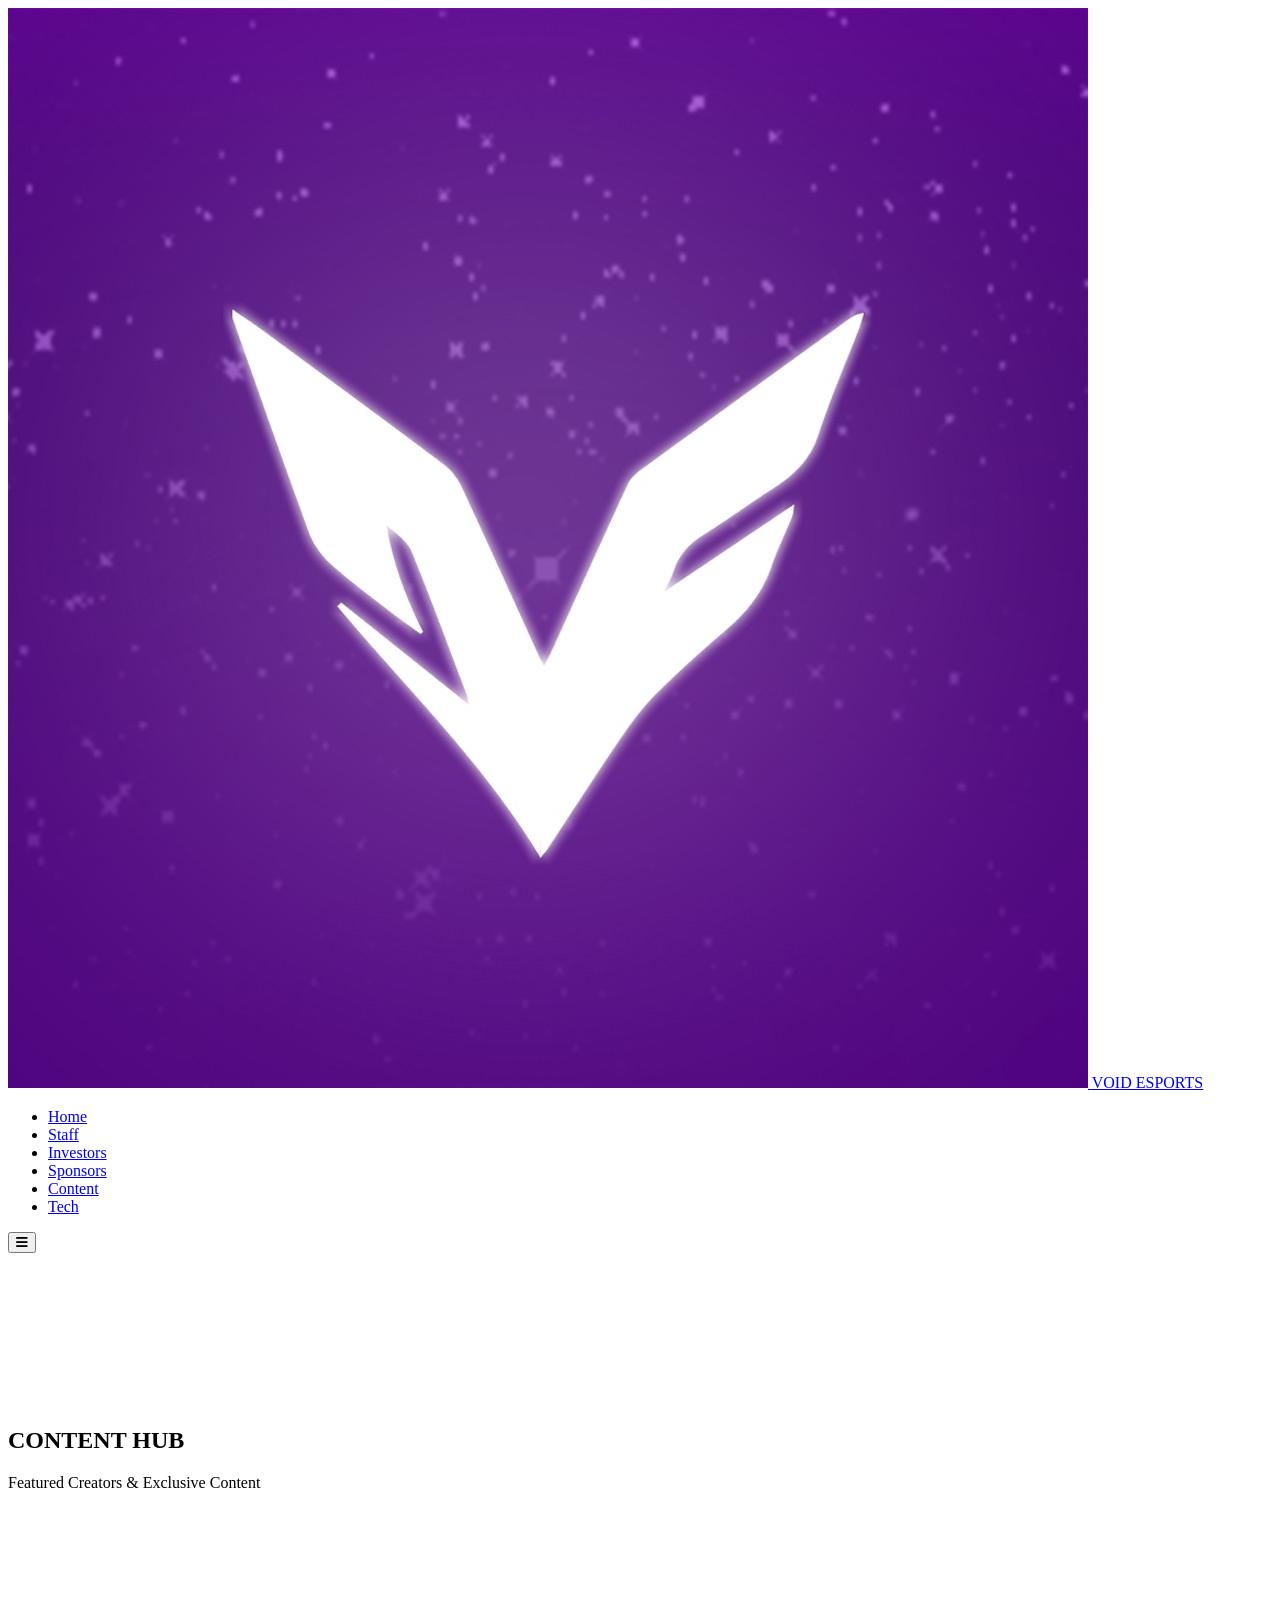
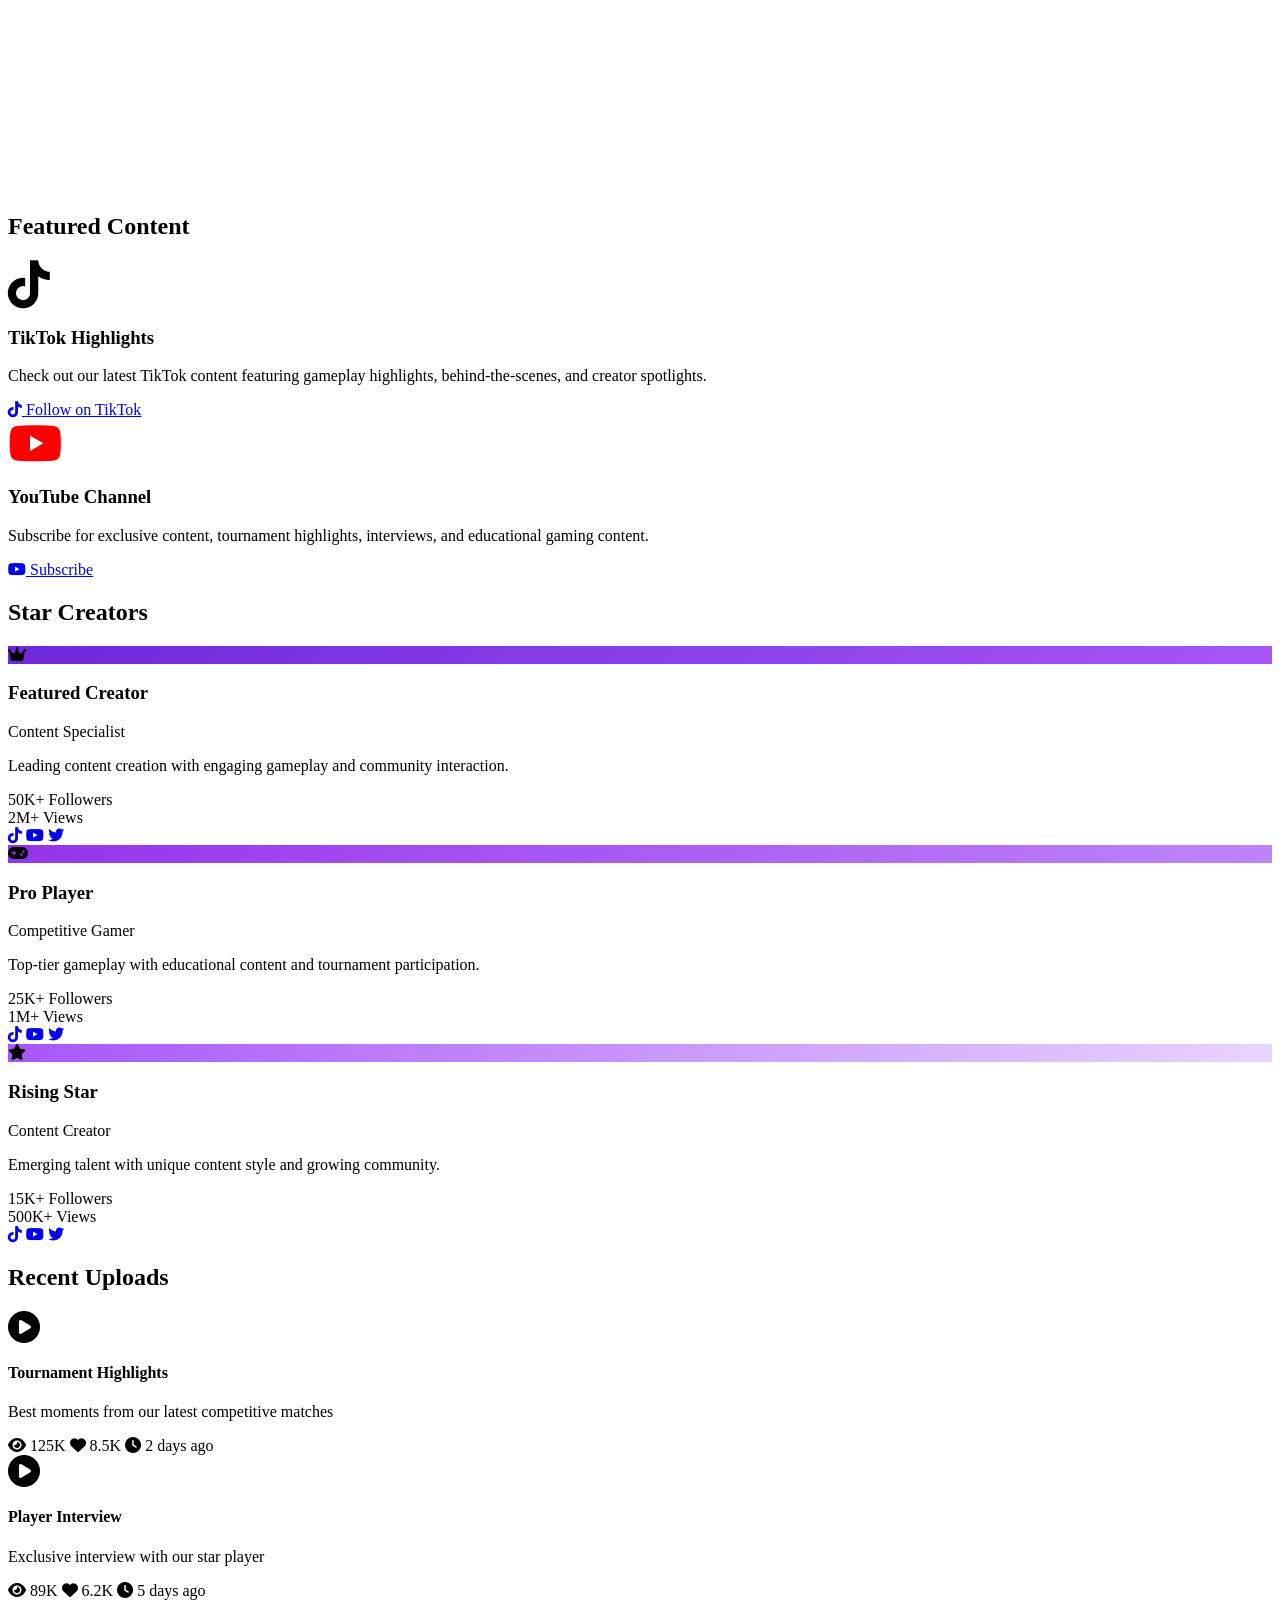
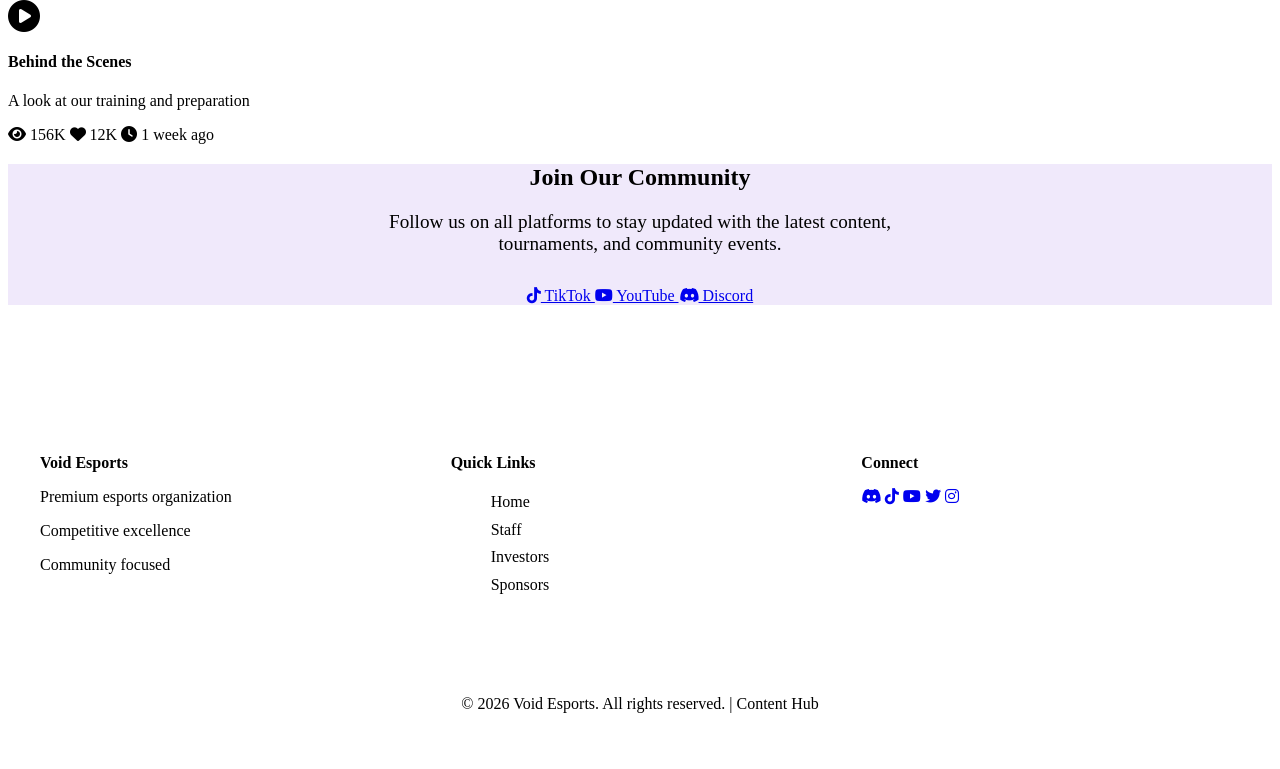
==== content.html @ 00530905 "Create content.html" ====
<!DOCTYPE html>
<html lang="en">
<head>
    <meta charset="UTF-8">
    <meta name="viewport" content="width=device-width, initial-scale=1.0">
    <meta name="description" content="Void Esports Content Hub - Featured creators, social media highlights, and exclusive content">
    <meta name="keywords" content="void esports content, creators, tiktok, youtube, gaming content">
    <meta name="theme-color" content="#6d28d9">
    <title>Content - Void Esports</title>
    <link rel="stylesheet" href="css/main.css">
    <link rel="stylesheet" href="css/navbar.css">
    <link rel="stylesheet" href="css/cards.css">
    <link rel="stylesheet" href="css/animations.css">
    <link rel="preconnect" href="https://fonts.googleapis.com">
    <link rel="preconnect" href="https://fonts.gstatic.com" crossorigin>
    <link href="https://fonts.googleapis.com/css2?family=Inter:wght@300;400;500;600;700;800;900&display=swap" rel="stylesheet">
    <link rel="stylesheet" href="https://cdnjs.cloudflare.com/ajax/libs/font-awesome/6.4.0/css/all.min.css">
</head>
<body>
    <!-- Scroll Progress Bar -->
    <div class="scroll-progress" id="scrollProgress"></div>

    <!-- Navigation -->
    <nav class="navbar" id="navbar">
        <div class="nav-container">
            <a href="index.html" class="logo">
                <img src="assets/logo(2).png" alt="Void Esports" onerror="this.style.display='none'">
                <span>VOID ESPORTS</span>
            </a>
            <ul class="nav-links" id="navLinks">
                <li><a href="index.html" class="nav-link">Home</a></li>
                <li><a href="staff.html" class="nav-link">Staff</a></li>
                <li><a href="investors.html" class="nav-link">Investors</a></li>
                <li><a href="sponsors.html" class="nav-link">Sponsors</a></li>
                <li><a href="content.html" class="nav-link active">Content</a></li>
                <li><a href="tech.html" class="nav-link">Tech</a></li>
            </ul>
            <button class="mobile-menu-toggle" id="mobileMenuToggle">
                <i class="fas fa-bars"></i>
            </button>
        </div>
    </nav>

    <!-- Hero Section -->
    <section class="hero" style="min-height: 60vh;">
        <canvas id="particles-canvas"></canvas>
        <div class="hero-content fade-in">
            <h1 class="hero-title">CONTENT HUB</h1>
            <p class="hero-subtitle">Featured Creators & Exclusive Content</p>
        </div>
    </section>

    <!-- Featured Content -->
    <section class="section">
        <h2 class="section-title">Featured Content</h2>
        <div class="grid grid-2">
            <div class="glass-card content-card">
                <div class="content-placeholder">
                    <i class="fab fa-tiktok" style="font-size: 3rem; color: #000000;"></i>
                    <h3>TikTok Highlights</h3>
                    <p>Check out our latest TikTok content featuring gameplay highlights, behind-the-scenes, and creator spotlights.</p>
                    <a href="https://www.tiktok.com/@voidesportsggs" class="neon-button" target="_blank">
                        <i class="fab fa-tiktok"></i> Follow on TikTok
                    </a>
                </div>
            </div>
            
            <div class="glass-card content-card">
                <div class="content-placeholder">
                    <i class="fab fa-youtube" style="font-size: 3rem; color: #FF0000;"></i>
                    <h3>YouTube Channel</h3>
                    <p>Subscribe for exclusive content, tournament highlights, interviews, and educational gaming content.</p>
                    <a href="https://youtube.com/@voidesports2x" class="neon-button" target="_blank">
                        <i class="fab fa-youtube"></i> Subscribe
                    </a>
                </div>
            </div>
        </div>
    </section>

    <!-- Star Creators -->
    <section class="section">
        <h2 class="section-title">Star Creators</h2>
        <div class="grid grid-3">
            <div class="glass-card creator-card">
                <div class="creator-avatar" style="background: linear-gradient(135deg, #6d28d9, #a855f7);">
                    <i class="fas fa-crown"></i>
                </div>
                <h3 class="creator-name">Featured Creator</h3>
                <p class="creator-role">Content Specialist</p>
                <p class="creator-bio">Leading content creation with engaging gameplay and community interaction.</p>
                <div class="creator-stats">
                    <div class="stat">
                        <span class="stat-number">50K+</span>
                        <span class="stat-label">Followers</span>
                    </div>
                    <div class="stat">
                        <span class="stat-number">2M+</span>
                        <span class="stat-label">Views</span>
                    </div>
                </div>
                <div class="social-links">
                    <a href="#" class="social-link"><i class="fab fa-tiktok"></i></a>
                    <a href="#" class="social-link"><i class="fab fa-youtube"></i></a>
                    <a href="#" class="social-link"><i class="fab fa-twitter"></i></a>
                </div>
            </div>
            
            <div class="glass-card creator-card">
                <div class="creator-avatar" style="background: linear-gradient(135deg, #9333ea, #c084fc);">
                    <i class="fas fa-gamepad"></i>
                </div>
                <h3 class="creator-name">Pro Player</h3>
                <p class="creator-role">Competitive Gamer</p>
                <p class="creator-bio">Top-tier gameplay with educational content and tournament participation.</p>
                <div class="creator-stats">
                    <div class="stat">
                        <span class="stat-number">25K+</span>
                        <span class="stat-label">Followers</span>
                    </div>
                    <div class="stat">
                        <span class="stat-number">1M+</span>
                        <span class="stat-label">Views</span>
                    </div>
                </div>
                <div class="social-links">
                    <a href="#" class="social-link"><i class="fab fa-tiktok"></i></a>
                    <a href="#" class="social-link"><i class="fab fa-youtube"></i></a>
                    <a href="#" class="social-link"><i class="fab fa-twitter"></i></a>
                </div>
            </div>
            
            <div class="glass-card creator-card">
                <div class="creator-avatar" style="background: linear-gradient(135deg, #a855f7, #e9d5ff);">
                    <i class="fas fa-star"></i>
                </div>
                <h3 class="creator-name">Rising Star</h3>
                <p class="creator-role">Content Creator</p>
                <p class="creator-bio">Emerging talent with unique content style and growing community.</p>
                <div class="creator-stats">
                    <div class="stat">
                        <span class="stat-number">15K+</span>
                        <span class="stat-label">Followers</span>
                    </div>
                    <div class="stat">
                        <span class="stat-number">500K+</span>
                        <span class="stat-label">Views</span>
                    </div>
                </div>
                <div class="social-links">
                    <a href="#" class="social-link"><i class="fab fa-tiktok"></i></a>
                    <a href="#" class="social-link"><i class="fab fa-youtube"></i></a>
                    <a href="#" class="social-link"><i class="fab fa-twitter"></i></a>
                </div>
            </div>
        </div>
    </section>

    <!-- Recent Uploads -->
    <section class="section">
        <h2 class="section-title">Recent Uploads</h2>
        <div class="content-grid">
            <div class="glass-card content-item">
                <div class="content-thumbnail">
                    <i class="fas fa-play-circle" style="font-size: 2rem; color: var(--accent-purple);"></i>
                </div>
                <div class="content-info">
                    <h4>Tournament Highlights</h4>
                    <p>Best moments from our latest competitive matches</p>
                    <div class="content-meta">
                        <span><i class="fas fa-eye"></i> 125K</span>
                        <span><i class="fas fa-heart"></i> 8.5K</span>
                        <span><i class="fas fa-clock"></i> 2 days ago</span>
                    </div>
                </div>
            </div>
            
            <div class="glass-card content-item">
                <div class="content-thumbnail">
                    <i class="fas fa-play-circle" style="font-size: 2rem; color: var(--accent-purple);"></i>
                </div>
                <div class="content-info">
                    <h4>Player Interview</h4>
                    <p>Exclusive interview with our star player</p>
                    <div class="content-meta">
                        <span><i class="fas fa-eye"></i> 89K</span>
                        <span><i class="fas fa-heart"></i> 6.2K</span>
                        <span><i class="fas fa-clock"></i> 5 days ago</span>
                    </div>
                </div>
            </div>
            
            <div class="glass-card content-item">
                <div class="content-thumbnail">
                    <i class="fas fa-play-circle" style="font-size: 2rem; color: var(--accent-purple);"></i>
                </div>
                <div class="content-info">
                    <h4>Behind the Scenes</h4>
                    <p>A look at our training and preparation</p>
                    <div class="content-meta">
                        <span><i class="fas fa-eye"></i> 156K</span>
                        <span><i class="fas fa-heart"></i> 12K</span>
                        <span><i class="fas fa-clock"></i> 1 week ago</span>
                    </div>
                </div>
            </div>
        </div>
    </section>

    <!-- Call to Action -->
    <section class="section">
        <div class="glass-card" style="text-align: center; background: rgba(109, 40, 217, 0.1);">
            <h2 class="section-title">Join Our Community</h2>
            <p style="color: var(--text-secondary); font-size: 1.2rem; margin-bottom: 2rem; max-width: 600px; margin-left: auto; margin-right: auto;">
                Follow us on all platforms to stay updated with the latest content, tournaments, and community events.
            </p>
            <div class="hero-buttons">
                <a href="https://www.tiktok.com/@voidesportsggs" class="neon-button" target="_blank">
                    <i class="fab fa-tiktok"></i> TikTok
                </a>
                <a href="https://youtube.com/@voidesports2x" class="neon-button" target="_blank">
                    <i class="fab fa-youtube"></i> YouTube
                </a>
                <a href="https://discord.gg/xJb8MXrf" class="neon-button" target="_blank">
                    <i class="fab fa-discord"></i> Discord
                </a>
            </div>
        </div>
    </section>

    <!-- Footer -->
    <footer style="background: var(--darker-bg); border-top: 1px solid var(--glass-border); padding: 3rem 2rem 2rem; margin-top: 5rem;">
        <div class="nav-container">
            <div style="display: grid; grid-template-columns: repeat(auto-fit, minmax(250px, 1fr)); gap: 2rem; margin-bottom: 2rem;">
                <div>
                    <h4 style="color: var(--text-primary); margin-bottom: 1rem;">Void Esports</h4>
                    <p style="color: var(--text-secondary); margin-bottom: 0.5rem;">Premium esports organization</p>
                    <p style="color: var(--text-secondary); margin-bottom: 0.5rem;">Competitive excellence</p>
                    <p style="color: var(--text-secondary);">Community focused</p>
                </div>
                <div>
                    <h4 style="color: var(--text-primary); margin-bottom: 1rem;">Quick Links</h4>
                    <ul style="list-style: none;">
                        <li><a href="index.html" style="color: var(--text-secondary); text-decoration: none; display: block; padding: 0.3rem 0;">Home</a></li>
                        <li><a href="staff.html" style="color: var(--text-secondary); text-decoration: none; display: block; padding: 0.3rem 0;">Staff</a></li>
                        <li><a href="investors.html" style="color: var(--text-secondary); text-decoration: none; display: block; padding: 0.3rem 0;">Investors</a></li>
                        <li><a href="sponsors.html" style="color: var(--text-secondary); text-decoration: none; display: block; padding: 0.3rem 0;">Sponsors</a></li>
                    </ul>
                </div>
                <div>
                    <h4 style="color: var(--text-primary); margin-bottom: 1rem;">Connect</h4>
                    <div class="social-links" style="justify-content: flex-start;">
                        <a href="https://discord.gg/xJb8MXrf" class="social-link" target="_blank"><i class="fab fa-discord"></i></a>
                        <a href="https://www.tiktok.com/@voidesportsggs?_r=1&_t=ZT-92a7CN4YVqg" class="social-link" target="_blank"><i class="fab fa-tiktok"></i></a>
                        <a href="https://youtube.com/@voidesports2x?si=PbRzUj_o9Q178kIj" class="social-link" target="_blank"><i class="fab fa-youtube"></i></a>
                        <a href="https://x.com/voidesports2x?s=21" class="social-link" target="_blank"><i class="fab fa-twitter"></i></a>
                        <a href="https://www.instagram.com/voidesports2x?utm_source=ig_web_button_share_sheet&igsh=ZDNlZDc0MzIxNw==" class="social-link" target="_blank"><i class="fab fa-instagram"></i></a>
                    </div>
                </div>
            </div>
            <div style="text-align: center; padding-top: 2rem; border-top: 1px solid var(--glass-border); color: var(--text-secondary);">
                <p>&copy; 2026 Void Esports. All rights reserved. | Content Hub</p>
            </div>
        </div>
    </footer>

    <script src="js/navigation.js"></script>
    <script src="js/animations.js"></script>
</body>
</html>
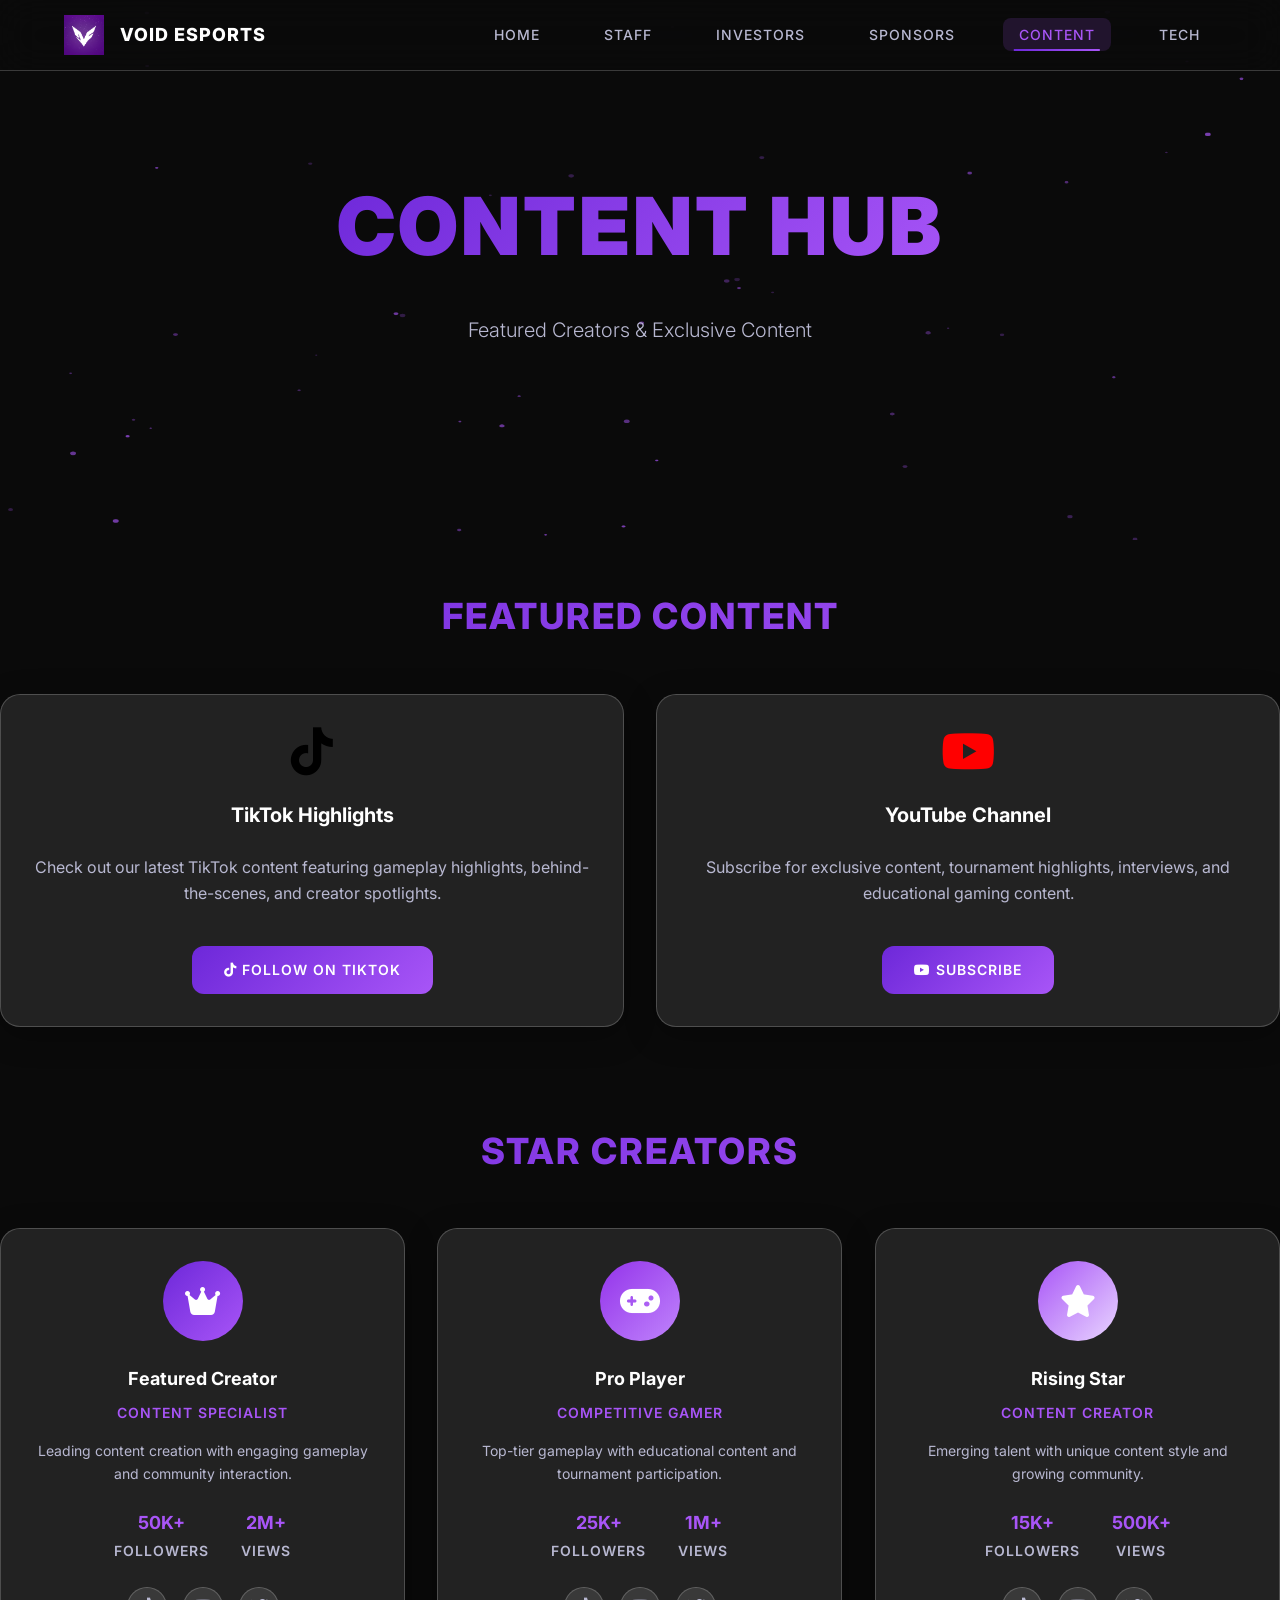
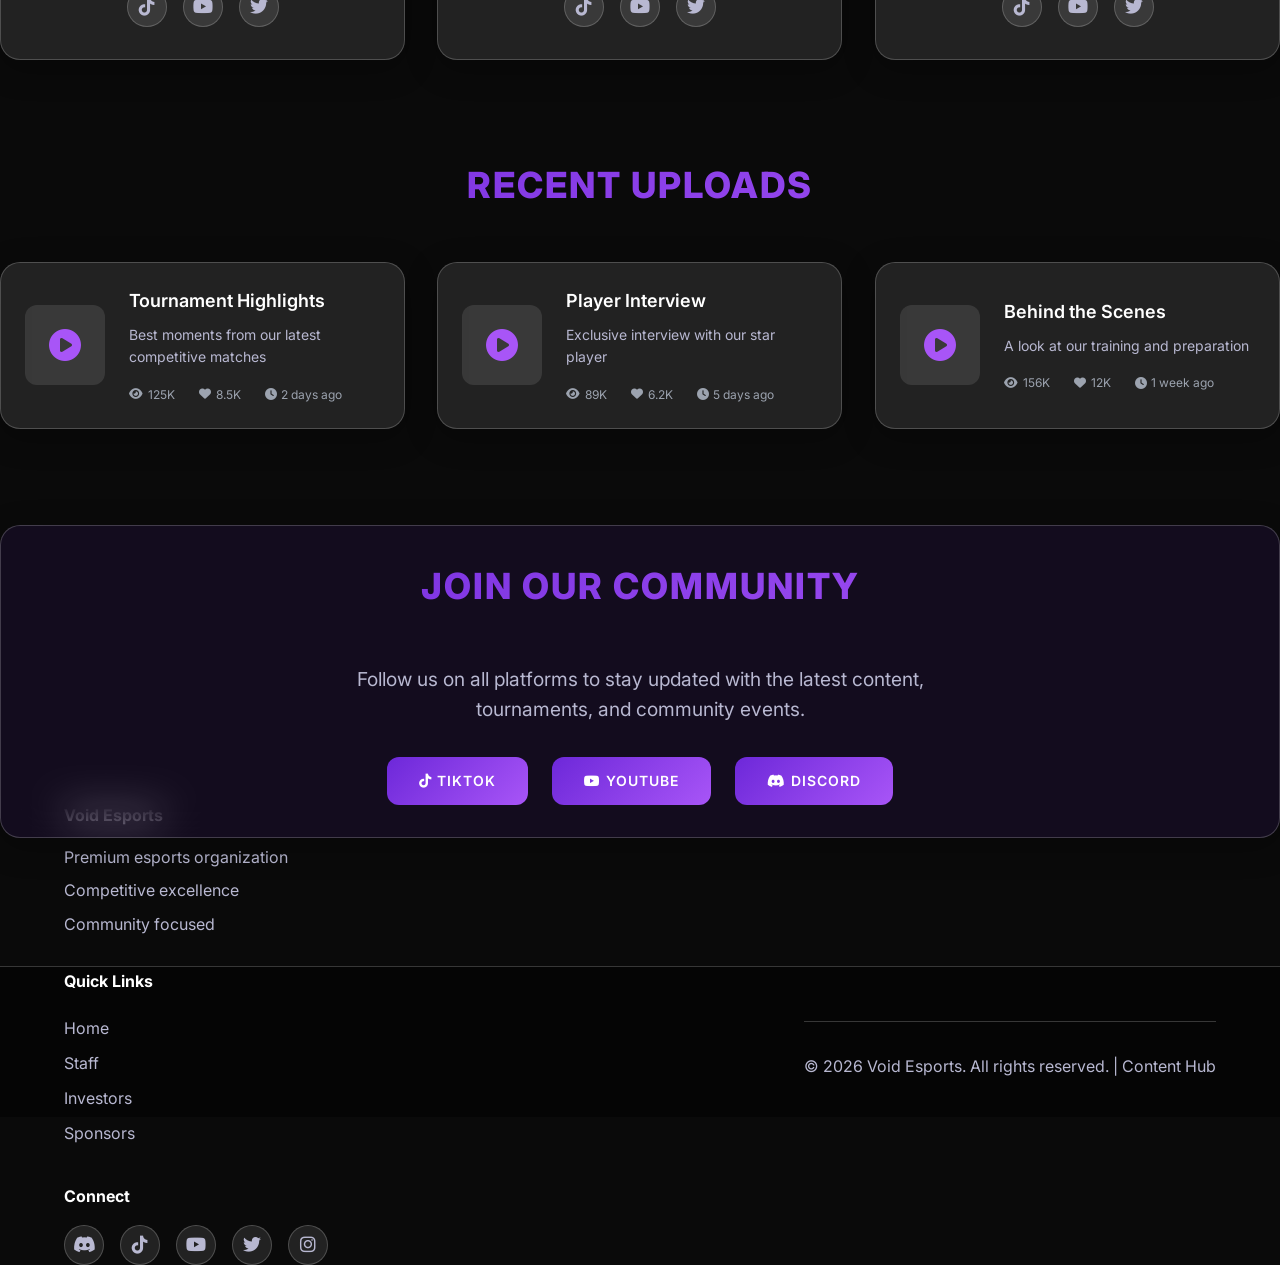
==== commit 33804ca7: "Update content.html" ====
--- a/content.html
+++ b/content.html
@@ -1,270 +1,270 @@
-<!DOCTYPE html>
-<html lang="en">
-<head>
-    <meta charset="UTF-8">
-    <meta name="viewport" content="width=device-width, initial-scale=1.0">
-    <meta name="description" content="Void Esports Content Hub - Featured creators, social media highlights, and exclusive content">
-    <meta name="keywords" content="void esports content, creators, tiktok, youtube, gaming content">
-    <meta name="theme-color" content="#6d28d9">
-    <title>Content - Void Esports</title>
-    <link rel="stylesheet" href="css/main.css">
-    <link rel="stylesheet" href="css/navbar.css">
-    <link rel="stylesheet" href="css/cards.css">
-    <link rel="stylesheet" href="css/animations.css">
-    <link rel="preconnect" href="https://fonts.googleapis.com">
-    <link rel="preconnect" href="https://fonts.gstatic.com" crossorigin>
-    <link href="https://fonts.googleapis.com/css2?family=Inter:wght@300;400;500;600;700;800;900&display=swap" rel="stylesheet">
-    <link rel="stylesheet" href="https://cdnjs.cloudflare.com/ajax/libs/font-awesome/6.4.0/css/all.min.css">
-</head>
-<body>
-    <!-- Scroll Progress Bar -->
-    <div class="scroll-progress" id="scrollProgress"></div>
-
-    <!-- Navigation -->
-    <nav class="navbar" id="navbar">
-        <div class="nav-container">
-            <a href="index.html" class="logo">
-                <img src="assets/logo(2).png" alt="Void Esports" onerror="this.style.display='none'">
-                <span>VOID ESPORTS</span>
-            </a>
-            <ul class="nav-links" id="navLinks">
-                <li><a href="index.html" class="nav-link">Home</a></li>
-                <li><a href="staff.html" class="nav-link">Staff</a></li>
-                <li><a href="investors.html" class="nav-link">Investors</a></li>
-                <li><a href="sponsors.html" class="nav-link">Sponsors</a></li>
-                <li><a href="content.html" class="nav-link active">Content</a></li>
-                <li><a href="tech.html" class="nav-link">Tech</a></li>
-            </ul>
-            <button class="mobile-menu-toggle" id="mobileMenuToggle">
-                <i class="fas fa-bars"></i>
-            </button>
-        </div>
-    </nav>
-
-    <!-- Hero Section -->
-    <section class="hero" style="min-height: 60vh;">
-        <canvas id="particles-canvas"></canvas>
-        <div class="hero-content fade-in">
-            <h1 class="hero-title">CONTENT HUB</h1>
-            <p class="hero-subtitle">Featured Creators & Exclusive Content</p>
-        </div>
-    </section>
-
-    <!-- Featured Content -->
-    <section class="section">
-        <h2 class="section-title">Featured Content</h2>
-        <div class="grid grid-2">
-            <div class="glass-card content-card">
-                <div class="content-placeholder">
-                    <i class="fab fa-tiktok" style="font-size: 3rem; color: #000000;"></i>
-                    <h3>TikTok Highlights</h3>
-                    <p>Check out our latest TikTok content featuring gameplay highlights, behind-the-scenes, and creator spotlights.</p>
+    <!DOCTYPE html>
+    <html lang="en">
+    <head>
+        <meta charset="UTF-8">
+        <meta name="viewport" content="width=device-width, initial-scale=1.0">
+        <meta name="description" content="Void Esports Content Hub - Featured creators, social media highlights, and exclusive content">
+        <meta name="keywords" content="void esports content, creators, tiktok, youtube, gaming content">
+        <meta name="theme-color" content="#6d28d9">
+        <title>Content - Void Esports</title>
+        <link rel="stylesheet" href="css/main.css">
+        <link rel="stylesheet" href="css/navbar.css">
+        <link rel="stylesheet" href="css/cards.css">
+        <link rel="stylesheet" href="css/animations.css">
+        <link rel="preconnect" href="https://fonts.googleapis.com">
+        <link rel="preconnect" href="https://fonts.gstatic.com" crossorigin>
+        <link href="https://fonts.googleapis.com/css2?family=Inter:wght@300;400;500;600;700;800;900&display=swap" rel="stylesheet">
+        <link rel="stylesheet" href="https://cdnjs.cloudflare.com/ajax/libs/font-awesome/6.4.0/css/all.min.css">
+    </head>
+    <body>
+        <!-- Scroll Progress Bar -->
+        <div class="scroll-progress" id="scrollProgress"></div>
+
+        <!-- Navigation -->
+        <nav class="navbar" id="navbar">
+            <div class="nav-container">
+                <a href="index.html" class="logo">
+                    <img src="assets/logo(2).png" alt="Void Esports" onerror="this.style.display='none'">
+                    <span>VOID ESPORTS</span>
+                </a>
+                <ul class="nav-links" id="navLinks">
+                    <li><a href="index.html" class="nav-link">Home</a></li>
+                    <li><a href="staff.html" class="nav-link">Staff</a></li>
+                    <li><a href="investors.html" class="nav-link">Investors</a></li>
+                    <li><a href="sponsors.html" class="nav-link">Sponsors</a></li>
+                    <li><a href="content.html" class="nav-link active">Content</a></li>
+                    <li><a href="tech.html" class="nav-link">Tech</a></li>
+                </ul>
+                <button class="mobile-menu-toggle" id="mobileMenuToggle">
+                    <i class="fas fa-bars"></i>
+                </button>
+            </div>
+        </nav>
+
+        <!-- Hero Section -->
+        <section class="hero" style="min-height: 60vh;">
+            <canvas id="particles-canvas"></canvas>
+            <div class="hero-content fade-in">
+                <h1 class="hero-title">CONTENT HUB</h1>
+                <p class="hero-subtitle">Featured Creators & Exclusive Content</p>
+            </div>
+        </section>
+
+        <!-- Featured Content -->
+        <section class="section">
+            <h2 class="section-title">Featured Content</h2>
+            <div class="grid grid-2">
+                <div class="glass-card content-card">
+                    <div class="content-placeholder">
+                        <i class="fab fa-tiktok" style="font-size: 3rem; color: #000000;"></i>
+                        <h3>TikTok Highlights</h3>
+                        <p>Check out our latest TikTok content featuring gameplay highlights, behind-the-scenes, and creator spotlights.</p>
+                        <a href="https://www.tiktok.com/@voidesportsggs" class="neon-button" target="_blank">
+                            <i class="fab fa-tiktok"></i> Follow on TikTok
+                        </a>
+                    </div>
+                </div>
+                
+                <div class="glass-card content-card">
+                    <div class="content-placeholder">
+                        <i class="fab fa-youtube" style="font-size: 3rem; color: #FF0000;"></i>
+                        <h3>YouTube Channel</h3>
+                        <p>Subscribe for exclusive content, tournament highlights, interviews, and educational gaming content.</p>
+                        <a href="https://youtube.com/@voidesports2x" class="neon-button" target="_blank">
+                            <i class="fab fa-youtube"></i> Subscribe
+                        </a>
+                    </div>
+                </div>
+            </div>
+        </section>
+
+        <!-- Star Creators -->
+        <section class="section">
+            <h2 class="section-title">Star Creators</h2>
+            <div class="grid grid-3">
+                <div class="glass-card creator-card">
+                    <div class="creator-avatar" style="background: linear-gradient(135deg, #6d28d9, #a855f7);">
+                        <i class="fas fa-crown"></i>
+                    </div>
+                    <h3 class="creator-name">Featured Creator</h3>
+                    <p class="creator-role">Content Specialist</p>
+                    <p class="creator-bio">Leading content creation with engaging gameplay and community interaction.</p>
+                    <div class="creator-stats">
+                        <div class="stat">
+                            <span class="stat-number">50K+</span>
+                            <span class="stat-label">Followers</span>
+                        </div>
+                        <div class="stat">
+                            <span class="stat-number">2M+</span>
+                            <span class="stat-label">Views</span>
+                        </div>
+                    </div>
+                    <div class="social-links">
+                        <a href="#" class="social-link"><i class="fab fa-tiktok"></i></a>
+                        <a href="#" class="social-link"><i class="fab fa-youtube"></i></a>
+                        <a href="#" class="social-link"><i class="fab fa-twitter"></i></a>
+                    </div>
+                </div>
+                
+                <div class="glass-card creator-card">
+                    <div class="creator-avatar" style="background: linear-gradient(135deg, #9333ea, #c084fc);">
+                        <i class="fas fa-gamepad"></i>
+                    </div>
+                    <h3 class="creator-name">Pro Player</h3>
+                    <p class="creator-role">Competitive Gamer</p>
+                    <p class="creator-bio">Top-tier gameplay with educational content and tournament participation.</p>
+                    <div class="creator-stats">
+                        <div class="stat">
+                            <span class="stat-number">25K+</span>
+                            <span class="stat-label">Followers</span>
+                        </div>
+                        <div class="stat">
+                            <span class="stat-number">1M+</span>
+                            <span class="stat-label">Views</span>
+                        </div>
+                    </div>
+                    <div class="social-links">
+                        <a href="#" class="social-link"><i class="fab fa-tiktok"></i></a>
+                        <a href="#" class="social-link"><i class="fab fa-youtube"></i></a>
+                        <a href="#" class="social-link"><i class="fab fa-twitter"></i></a>
+                    </div>
+                </div>
+                
+                <div class="glass-card creator-card">
+                    <div class="creator-avatar" style="background: linear-gradient(135deg, #a855f7, #e9d5ff);">
+                        <i class="fas fa-star"></i>
+                    </div>
+                    <h3 class="creator-name">Rising Star</h3>
+                    <p class="creator-role">Content Creator</p>
+                    <p class="creator-bio">Emerging talent with unique content style and growing community.</p>
+                    <div class="creator-stats">
+                        <div class="stat">
+                            <span class="stat-number">15K+</span>
+                            <span class="stat-label">Followers</span>
+                        </div>
+                        <div class="stat">
+                            <span class="stat-number">500K+</span>
+                            <span class="stat-label">Views</span>
+                        </div>
+                    </div>
+                    <div class="social-links">
+                        <a href="#" class="social-link"><i class="fab fa-tiktok"></i></a>
+                        <a href="#" class="social-link"><i class="fab fa-youtube"></i></a>
+                        <a href="#" class="social-link"><i class="fab fa-twitter"></i></a>
+                    </div>
+                </div>
+            </div>
+        </section>
+
+        <!-- Recent Uploads -->
+        <section class="section">
+            <h2 class="section-title">Recent Uploads</h2>
+            <div class="content-grid">
+                <div class="glass-card content-item">
+                    <div class="content-thumbnail">
+                        <i class="fas fa-play-circle" style="font-size: 2rem; color: var(--accent-purple);"></i>
+                    </div>
+                    <div class="content-info">
+                        <h4>Tournament Highlights</h4>
+                        <p>Best moments from our latest competitive matches</p>
+                        <div class="content-meta">
+                            <span><i class="fas fa-eye"></i> 125K</span>
+                            <span><i class="fas fa-heart"></i> 8.5K</span>
+                            <span><i class="fas fa-clock"></i> 2 days ago</span>
+                        </div>
+                    </div>
+                </div>
+                
+                <div class="glass-card content-item">
+                    <div class="content-thumbnail">
+                        <i class="fas fa-play-circle" style="font-size: 2rem; color: var(--accent-purple);"></i>
+                    </div>
+                    <div class="content-info">
+                        <h4>Player Interview</h4>
+                        <p>Exclusive interview with our star player</p>
+                        <div class="content-meta">
+                            <span><i class="fas fa-eye"></i> 89K</span>
+                            <span><i class="fas fa-heart"></i> 6.2K</span>
+                            <span><i class="fas fa-clock"></i> 5 days ago</span>
+                        </div>
+                    </div>
+                </div>
+                
+                <div class="glass-card content-item">
+                    <div class="content-thumbnail">
+                        <i class="fas fa-play-circle" style="font-size: 2rem; color: var(--accent-purple);"></i>
+                    </div>
+                    <div class="content-info">
+                        <h4>Behind the Scenes</h4>
+                        <p>A look at our training and preparation</p>
+                        <div class="content-meta">
+                            <span><i class="fas fa-eye"></i> 156K</span>
+                            <span><i class="fas fa-heart"></i> 12K</span>
+                            <span><i class="fas fa-clock"></i> 1 week ago</span>
+                        </div>
+                    </div>
+                </div>
+            </div>
+        </section>
+
+        <!-- Call to Action -->
+        <section class="section">
+            <div class="glass-card" style="text-align: center; background: rgba(109, 40, 217, 0.1);">
+                <h2 class="section-title">Join Our Community</h2>
+                <p style="color: var(--text-secondary); font-size: 1.2rem; margin-bottom: 2rem; max-width: 600px; margin-left: auto; margin-right: auto;">
+                    Follow us on all platforms to stay updated with the latest content, tournaments, and community events.
+                </p>
+                <div class="hero-buttons">
                     <a href="https://www.tiktok.com/@voidesportsggs" class="neon-button" target="_blank">
-                        <i class="fab fa-tiktok"></i> Follow on TikTok
+                        <i class="fab fa-tiktok"></i> TikTok
                     </a>
-                </div>
-            </div>
-            
-            <div class="glass-card content-card">
-                <div class="content-placeholder">
-                    <i class="fab fa-youtube" style="font-size: 3rem; color: #FF0000;"></i>
-                    <h3>YouTube Channel</h3>
-                    <p>Subscribe for exclusive content, tournament highlights, interviews, and educational gaming content.</p>
                     <a href="https://youtube.com/@voidesports2x" class="neon-button" target="_blank">
-                        <i class="fab fa-youtube"></i> Subscribe
+                        <i class="fab fa-youtube"></i> YouTube
                     </a>
-                </div>
-            </div>
-        </div>
-    </section>
-
-    <!-- Star Creators -->
-    <section class="section">
-        <h2 class="section-title">Star Creators</h2>
-        <div class="grid grid-3">
-            <div class="glass-card creator-card">
-                <div class="creator-avatar" style="background: linear-gradient(135deg, #6d28d9, #a855f7);">
-                    <i class="fas fa-crown"></i>
-                </div>
-                <h3 class="creator-name">Featured Creator</h3>
-                <p class="creator-role">Content Specialist</p>
-                <p class="creator-bio">Leading content creation with engaging gameplay and community interaction.</p>
-                <div class="creator-stats">
-                    <div class="stat">
-                        <span class="stat-number">50K+</span>
-                        <span class="stat-label">Followers</span>
-                    </div>
-                    <div class="stat">
-                        <span class="stat-number">2M+</span>
-                        <span class="stat-label">Views</span>
-                    </div>
-                </div>
-                <div class="social-links">
-                    <a href="#" class="social-link"><i class="fab fa-tiktok"></i></a>
-                    <a href="#" class="social-link"><i class="fab fa-youtube"></i></a>
-                    <a href="#" class="social-link"><i class="fab fa-twitter"></i></a>
-                </div>
-            </div>
-            
-            <div class="glass-card creator-card">
-                <div class="creator-avatar" style="background: linear-gradient(135deg, #9333ea, #c084fc);">
-                    <i class="fas fa-gamepad"></i>
-                </div>
-                <h3 class="creator-name">Pro Player</h3>
-                <p class="creator-role">Competitive Gamer</p>
-                <p class="creator-bio">Top-tier gameplay with educational content and tournament participation.</p>
-                <div class="creator-stats">
-                    <div class="stat">
-                        <span class="stat-number">25K+</span>
-                        <span class="stat-label">Followers</span>
-                    </div>
-                    <div class="stat">
-                        <span class="stat-number">1M+</span>
-                        <span class="stat-label">Views</span>
-                    </div>
-                </div>
-                <div class="social-links">
-                    <a href="#" class="social-link"><i class="fab fa-tiktok"></i></a>
-                    <a href="#" class="social-link"><i class="fab fa-youtube"></i></a>
-                    <a href="#" class="social-link"><i class="fab fa-twitter"></i></a>
-                </div>
-            </div>
-            
-            <div class="glass-card creator-card">
-                <div class="creator-avatar" style="background: linear-gradient(135deg, #a855f7, #e9d5ff);">
-                    <i class="fas fa-star"></i>
-                </div>
-                <h3 class="creator-name">Rising Star</h3>
-                <p class="creator-role">Content Creator</p>
-                <p class="creator-bio">Emerging talent with unique content style and growing community.</p>
-                <div class="creator-stats">
-                    <div class="stat">
-                        <span class="stat-number">15K+</span>
-                        <span class="stat-label">Followers</span>
-                    </div>
-                    <div class="stat">
-                        <span class="stat-number">500K+</span>
-                        <span class="stat-label">Views</span>
-                    </div>
-                </div>
-                <div class="social-links">
-                    <a href="#" class="social-link"><i class="fab fa-tiktok"></i></a>
-                    <a href="#" class="social-link"><i class="fab fa-youtube"></i></a>
-                    <a href="#" class="social-link"><i class="fab fa-twitter"></i></a>
-                </div>
-            </div>
-        </div>
-    </section>
-
-    <!-- Recent Uploads -->
-    <section class="section">
-        <h2 class="section-title">Recent Uploads</h2>
-        <div class="content-grid">
-            <div class="glass-card content-item">
-                <div class="content-thumbnail">
-                    <i class="fas fa-play-circle" style="font-size: 2rem; color: var(--accent-purple);"></i>
-                </div>
-                <div class="content-info">
-                    <h4>Tournament Highlights</h4>
-                    <p>Best moments from our latest competitive matches</p>
-                    <div class="content-meta">
-                        <span><i class="fas fa-eye"></i> 125K</span>
-                        <span><i class="fas fa-heart"></i> 8.5K</span>
-                        <span><i class="fas fa-clock"></i> 2 days ago</span>
-                    </div>
-                </div>
-            </div>
-            
-            <div class="glass-card content-item">
-                <div class="content-thumbnail">
-                    <i class="fas fa-play-circle" style="font-size: 2rem; color: var(--accent-purple);"></i>
-                </div>
-                <div class="content-info">
-                    <h4>Player Interview</h4>
-                    <p>Exclusive interview with our star player</p>
-                    <div class="content-meta">
-                        <span><i class="fas fa-eye"></i> 89K</span>
-                        <span><i class="fas fa-heart"></i> 6.2K</span>
-                        <span><i class="fas fa-clock"></i> 5 days ago</span>
-                    </div>
-                </div>
-            </div>
-            
-            <div class="glass-card content-item">
-                <div class="content-thumbnail">
-                    <i class="fas fa-play-circle" style="font-size: 2rem; color: var(--accent-purple);"></i>
-                </div>
-                <div class="content-info">
-                    <h4>Behind the Scenes</h4>
-                    <p>A look at our training and preparation</p>
-                    <div class="content-meta">
-                        <span><i class="fas fa-eye"></i> 156K</span>
-                        <span><i class="fas fa-heart"></i> 12K</span>
-                        <span><i class="fas fa-clock"></i> 1 week ago</span>
-                    </div>
-                </div>
-            </div>
-        </div>
-    </section>
-
-    <!-- Call to Action -->
-    <section class="section">
-        <div class="glass-card" style="text-align: center; background: rgba(109, 40, 217, 0.1);">
-            <h2 class="section-title">Join Our Community</h2>
-            <p style="color: var(--text-secondary); font-size: 1.2rem; margin-bottom: 2rem; max-width: 600px; margin-left: auto; margin-right: auto;">
-                Follow us on all platforms to stay updated with the latest content, tournaments, and community events.
-            </p>
-            <div class="hero-buttons">
-                <a href="https://www.tiktok.com/@voidesportsggs" class="neon-button" target="_blank">
-                    <i class="fab fa-tiktok"></i> TikTok
-                </a>
-                <a href="https://youtube.com/@voidesports2x" class="neon-button" target="_blank">
-                    <i class="fab fa-youtube"></i> YouTube
-                </a>
-                <a href="https://discord.gg/xJb8MXrf" class="neon-button" target="_blank">
-                    <i class="fab fa-discord"></i> Discord
-                </a>
-            </div>
-        </div>
-    </section>
-
-    <!-- Footer -->
-    <footer style="background: var(--darker-bg); border-top: 1px solid var(--glass-border); padding: 3rem 2rem 2rem; margin-top: 5rem;">
-        <div class="nav-container">
-            <div style="display: grid; grid-template-columns: repeat(auto-fit, minmax(250px, 1fr)); gap: 2rem; margin-bottom: 2rem;">
-                <div>
-                    <h4 style="color: var(--text-primary); margin-bottom: 1rem;">Void Esports</h4>
-                    <p style="color: var(--text-secondary); margin-bottom: 0.5rem;">Premium esports organization</p>
-                    <p style="color: var(--text-secondary); margin-bottom: 0.5rem;">Competitive excellence</p>
-                    <p style="color: var(--text-secondary);">Community focused</p>
-                </div>
-                <div>
-                    <h4 style="color: var(--text-primary); margin-bottom: 1rem;">Quick Links</h4>
-                    <ul style="list-style: none;">
-                        <li><a href="index.html" style="color: var(--text-secondary); text-decoration: none; display: block; padding: 0.3rem 0;">Home</a></li>
-                        <li><a href="staff.html" style="color: var(--text-secondary); text-decoration: none; display: block; padding: 0.3rem 0;">Staff</a></li>
-                        <li><a href="investors.html" style="color: var(--text-secondary); text-decoration: none; display: block; padding: 0.3rem 0;">Investors</a></li>
-                        <li><a href="sponsors.html" style="color: var(--text-secondary); text-decoration: none; display: block; padding: 0.3rem 0;">Sponsors</a></li>
-                    </ul>
-                </div>
-                <div>
-                    <h4 style="color: var(--text-primary); margin-bottom: 1rem;">Connect</h4>
-                    <div class="social-links" style="justify-content: flex-start;">
-                        <a href="https://discord.gg/xJb8MXrf" class="social-link" target="_blank"><i class="fab fa-discord"></i></a>
-                        <a href="https://www.tiktok.com/@voidesportsggs?_r=1&_t=ZT-92a7CN4YVqg" class="social-link" target="_blank"><i class="fab fa-tiktok"></i></a>
-                        <a href="https://youtube.com/@voidesports2x?si=PbRzUj_o9Q178kIj" class="social-link" target="_blank"><i class="fab fa-youtube"></i></a>
-                        <a href="https://x.com/voidesports2x?s=21" class="social-link" target="_blank"><i class="fab fa-twitter"></i></a>
-                        <a href="https://www.instagram.com/voidesports2x?utm_source=ig_web_button_share_sheet&igsh=ZDNlZDc0MzIxNw==" class="social-link" target="_blank"><i class="fab fa-instagram"></i></a>
-                    </div>
-                </div>
-            </div>
-            <div style="text-align: center; padding-top: 2rem; border-top: 1px solid var(--glass-border); color: var(--text-secondary);">
-                <p>&copy; 2026 Void Esports. All rights reserved. | Content Hub</p>
-            </div>
-        </div>
-    </footer>
-
-    <script src="js/navigation.js"></script>
-    <script src="js/animations.js"></script>
-</body>
-</html>
+                    <a href="https://discord.gg/xJb8MXrf" class="neon-button" target="_blank">
+                        <i class="fab fa-discord"></i> Discord
+                    </a>
+                </div>
+            </div>
+        </section>
+
+        <!-- Footer -->
+        <footer style="background: var(--darker-bg); border-top: 1px solid var(--glass-border); padding: 3rem 2rem 2rem; margin-top: 5rem;">
+            <div class="nav-container">
+                <div style="display: grid; grid-template-columns: repeat(auto-fit, minmax(250px, 1fr)); gap: 2rem; margin-bottom: 2rem;">
+                    <div>
+                        <h4 style="color: var(--text-primary); margin-bottom: 1rem;">Void Esports</h4>
+                        <p style="color: var(--text-secondary); margin-bottom: 0.5rem;">Premium esports organization</p>
+                        <p style="color: var(--text-secondary); margin-bottom: 0.5rem;">Competitive excellence</p>
+                        <p style="color: var(--text-secondary);">Community focused</p>
+                    </div>
+                    <div>
+                        <h4 style="color: var(--text-primary); margin-bottom: 1rem;">Quick Links</h4>
+                        <ul style="list-style: none;">
+                            <li><a href="index.html" style="color: var(--text-secondary); text-decoration: none; display: block; padding: 0.3rem 0;">Home</a></li>
+                            <li><a href="staff.html" style="color: var(--text-secondary); text-decoration: none; display: block; padding: 0.3rem 0;">Staff</a></li>
+                            <li><a href="investors.html" style="color: var(--text-secondary); text-decoration: none; display: block; padding: 0.3rem 0;">Investors</a></li>
+                            <li><a href="sponsors.html" style="color: var(--text-secondary); text-decoration: none; display: block; padding: 0.3rem 0;">Sponsors</a></li>
+                        </ul>
+                    </div>
+                    <div>
+                        <h4 style="color: var(--text-primary); margin-bottom: 1rem;">Connect</h4>
+                        <div class="social-links" style="justify-content: flex-start;">
+                            <a href="https://discord.gg/xJb8MXrf" class="social-link" target="_blank"><i class="fab fa-discord"></i></a>
+                            <a href="https://www.tiktok.com/@voidesportsggs?_r=1&_t=ZT-92a7CN4YVqg" class="social-link" target="_blank"><i class="fab fa-tiktok"></i></a>
+                            <a href="https://youtube.com/@voidesports2x?si=PbRzUj_o9Q178kIj" class="social-link" target="_blank"><i class="fab fa-youtube"></i></a>
+                            <a href="https://x.com/voidesports2x?s=21" class="social-link" target="_blank"><i class="fab fa-twitter"></i></a>
+                            <a href="https://www.instagram.com/voidesports2x?utm_source=ig_web_button_share_sheet&igsh=ZDNlZDc0MzIxNw==" class="social-link" target="_blank"><i class="fab fa-instagram"></i></a>
+                        </div>
+                    </div>
+                </div>
+                <div style="text-align: center; padding-top: 2rem; border-top: 1px solid var(--glass-border); color: var(--text-secondary);">
+                    <p>&copy; 2026 Void Esports. All rights reserved. | Content Hub</p>
+                </div>
+            </div>
+        </footer>
+
+        <script src="js/navigation.js"></script>
+        <script src="js/animations.js"></script>
+    </body>
+    </html>
--- a/css/main.css
+++ b/css/main.css
@@ -0,0 +1,376 @@
+/* Void Esports - Main CSS Variables and Base Styles */
+
+:root {
+    /* Color Palette */
+    --accent-purple: #a855f7;
+    --accent-violet: #8b5cf6;
+    --accent-indigo: #6d28d9;
+    --accent-pink: #ec4899;
+    
+    /* Background Colors */
+    --primary-bg: #0a0a0a;
+    --secondary-bg: #1a1a1a;
+    --darker-bg: #050505;
+    --card-bg: rgba(255, 255, 255, 0.05);
+    
+    /* Text Colors */
+    --text-primary: #ffffff;
+    --text-secondary: #b8b8d1;
+    --text-muted: #9ca3af;
+    
+    /* Glass Effect */
+    --glass-bg: rgba(255, 255, 255, 0.1);
+    --glass-border: rgba(255, 255, 255, 0.2);
+    --glass-shadow: 0 8px 32px rgba(0, 0, 0, 0.3);
+    
+    /* Gradients */
+    --gradient-primary: linear-gradient(135deg, #6d28d9, #a855f7);
+    --gradient-secondary: linear-gradient(135deg, #a855f7, #ec4899);
+    --gradient-tertiary: linear-gradient(135deg, #8b5cf6, #6d28d9);
+    
+    /* Shadows */
+    --shadow-lg: 0 20px 25px -5px rgba(0, 0, 0, 0.5);
+    --shadow-xl: 0 25px 50px -12px rgba(0, 0, 0, 0.7);
+    
+    /* Transitions */
+    --transition-fast: 0.2s ease;
+    --transition-normal: 0.3s ease;
+    --transition-slow: 0.5s ease;
+    
+    /* Border Radius */
+    --radius-sm: 8px;
+    --radius-md: 12px;
+    --radius-lg: 20px;
+    --radius-xl: 24px;
+    
+    /* Spacing */
+    --spacing-xs: 0.5rem;
+    --spacing-sm: 1rem;
+    --spacing-md: 1.5rem;
+    --spacing-lg: 2rem;
+    --spacing-xl: 3rem;
+    
+    /* Typography */
+    --font-xs: 0.75rem;
+    --font-sm: 0.875rem;
+    --font-base: 1rem;
+    --font-lg: 1.125rem;
+    --font-xl: 1.25rem;
+    --font-2xl: 1.5rem;
+    --font-3xl: 1.875rem;
+    --font-4xl: 2.25rem;
+    --font-5xl: 3rem;
+}
+
+/* Base Styles */
+* {
+    margin: 0;
+    padding: 0;
+    box-sizing: border-box;
+}
+
+html {
+    scroll-behavior: smooth;
+}
+
+body {
+    font-family: 'Inter', sans-serif;
+    background: var(--primary-bg);
+    color: var(--text-primary);
+    line-height: 1.6;
+    overflow-x: hidden;
+    min-height: 100vh;
+}
+
+/* Scroll Progress Bar */
+.scroll-progress {
+    position: fixed;
+    top: 0;
+    left: 0;
+    width: 0%;
+    height: 3px;
+    background: var(--gradient-primary);
+    z-index: 10000;
+    transition: width 0.1s ease;
+}
+
+/* Container */
+.container {
+    max-width: 1200px;
+    margin: 0 auto;
+    padding: 0 var(--spacing-md);
+}
+
+/* Sections */
+.section {
+    padding: var(--spacing-xl) 0;
+    position: relative;
+}
+
+.section-title {
+    font-size: var(--font-4xl);
+    font-weight: 800;
+    text-align: center;
+    margin-bottom: var(--spacing-xl);
+    background: var(--gradient-primary);
+    -webkit-background-clip: text;
+    -webkit-text-fill-color: transparent;
+    background-clip: text;
+    text-transform: uppercase;
+    letter-spacing: 2px;
+}
+
+/* Grid System */
+.grid {
+    display: grid;
+    gap: var(--spacing-lg);
+}
+
+.grid-2 {
+    grid-template-columns: repeat(auto-fit, minmax(300px, 1fr));
+}
+
+.grid-3 {
+    grid-template-columns: repeat(auto-fit, minmax(280px, 1fr));
+}
+
+.grid-4 {
+    grid-template-columns: repeat(auto-fit, minmax(250px, 1fr));
+}
+
+/* Glass Card Base */
+.glass-card {
+    background: var(--glass-bg);
+    backdrop-filter: blur(20px);
+    border: 1px solid var(--glass-border);
+    border-radius: var(--radius-lg);
+    padding: var(--spacing-lg);
+    box-shadow: var(--glass-shadow);
+    transition: all var(--transition-normal);
+    position: relative;
+    overflow: hidden;
+}
+
+.glass-card::before {
+    content: '';
+    position: absolute;
+    top: 0;
+    left: -100%;
+    width: 100%;
+    height: 100%;
+    background: linear-gradient(90deg, transparent, rgba(255, 255, 255, 0.1), transparent);
+    transition: left var(--transition-slow);
+}
+
+.glass-card:hover::before {
+    left: 100%;
+}
+
+.glass-card:hover {
+    transform: translateY(-5px);
+    box-shadow: var(--shadow-xl);
+    border-color: var(--accent-purple);
+}
+
+/* Buttons */
+.neon-button {
+    display: inline-block;
+    padding: 0.8rem 2rem;
+    background: var(--gradient-primary);
+    color: white;
+    text-decoration: none;
+    border-radius: var(--radius-md);
+    font-weight: 600;
+    text-transform: uppercase;
+    letter-spacing: 1px;
+    transition: all var(--transition-normal);
+    position: relative;
+    overflow: hidden;
+    border: none;
+    cursor: pointer;
+    font-size: var(--font-sm);
+}
+
+.neon-button::before {
+    content: '';
+    position: absolute;
+    top: 0;
+    left: -100%;
+    width: 100%;
+    height: 100%;
+    background: linear-gradient(90deg, transparent, rgba(255, 255, 255, 0.2), transparent);
+    transition: left var(--transition-slow);
+}
+
+.neon-button:hover::before {
+    left: 100%;
+}
+
+.neon-button:hover {
+    transform: translateY(-2px);
+    box-shadow: 0 10px 30px rgba(168, 85, 247, 0.5);
+    text-shadow: 0 0 20px rgba(255, 255, 255, 0.5);
+}
+
+/* Hero Section */
+.hero {
+    position: relative;
+    min-height: 100vh;
+    display: flex;
+    align-items: center;
+    justify-content: center;
+    overflow: hidden;
+}
+
+.hero-content {
+    text-align: center;
+    z-index: 2;
+    position: relative;
+}
+
+.hero-title {
+    font-size: clamp(2.5rem, 8vw, 5rem);
+    font-weight: 900;
+    margin-bottom: var(--spacing-md);
+    background: var(--gradient-primary);
+    -webkit-background-clip: text;
+    -webkit-text-fill-color: transparent;
+    background-clip: text;
+    text-transform: uppercase;
+    letter-spacing: 3px;
+    animation: glow 2s ease-in-out infinite alternate;
+}
+
+.hero-subtitle {
+    font-size: var(--font-xl);
+    color: var(--text-secondary);
+    margin-bottom: var(--spacing-lg);
+    font-weight: 300;
+}
+
+.hero-buttons {
+    display: flex;
+    gap: var(--spacing-md);
+    justify-content: center;
+    flex-wrap: wrap;
+}
+
+/* Particle Canvas */
+#particles-canvas {
+    position: absolute;
+    top: 0;
+    left: 0;
+    width: 100%;
+    height: 100%;
+    z-index: 1;
+}
+
+/* Social Links */
+.social-links {
+    display: flex;
+    gap: var(--spacing-sm);
+    justify-content: center;
+    flex-wrap: wrap;
+}
+
+.social-link {
+    display: inline-flex;
+    align-items: center;
+    justify-content: center;
+    width: 40px;
+    height: 40px;
+    background: var(--glass-bg);
+    border: 1px solid var(--glass-border);
+    border-radius: 50%;
+    color: var(--text-secondary);
+    text-decoration: none;
+    transition: all var(--transition-normal);
+    font-size: var(--font-lg);
+}
+
+.social-link:hover {
+    color: var(--accent-purple);
+    border-color: var(--accent-purple);
+    transform: translateY(-2px);
+    box-shadow: 0 5px 15px rgba(168, 85, 247, 0.3);
+}
+
+/* Responsive Design */
+@media (max-width: 768px) {
+    .section {
+        padding: var(--spacing-lg) 0;
+    }
+    
+    .section-title {
+        font-size: var(--font-3xl);
+        margin-bottom: var(--spacing-lg);
+    }
+    
+    .hero-buttons {
+        flex-direction: column;
+        align-items: center;
+    }
+    
+    .neon-button {
+        width: 100%;
+        max-width: 300px;
+    }
+    
+    .grid {
+        gap: var(--spacing-md);
+    }
+    
+    .grid-2,
+    .grid-3,
+    .grid-4 {
+        grid-template-columns: 1fr;
+    }
+}
+
+@media (max-width: 480px) {
+    .container {
+        padding: 0 var(--spacing-sm);
+    }
+    
+    .glass-card {
+        padding: var(--spacing-md);
+    }
+    
+    .hero-title {
+        font-size: clamp(2rem, 10vw, 3rem);
+    }
+    
+    .hero-subtitle {
+        font-size: var(--font-lg);
+    }
+}
+
+/* Accessibility */
+@media (prefers-reduced-motion: reduce) {
+    * {
+        animation-duration: 0.01ms !important;
+        animation-iteration-count: 1 !important;
+        transition-duration: 0.01ms !important;
+    }
+}
+
+/* Print Styles */
+@media print {
+    .hero,
+    .navbar,
+    footer,
+    .social-links {
+        display: none;
+    }
+    
+    body {
+        background: white;
+        color: black;
+    }
+    
+    .glass-card {
+        background: white;
+        border: 1px solid #ccc;
+        box-shadow: none;
+    }
+}
--- a/css/navbar.css
+++ b/css/navbar.css
@@ -0,0 +1,346 @@
+/* Void Esports - Navigation Styles */
+
+/* Navigation */
+.navbar {
+    position: fixed;
+    top: 0;
+    left: 0;
+    width: 100%;
+    background: rgba(10, 10, 10, 0.8);
+    backdrop-filter: blur(20px);
+    border-bottom: 1px solid var(--glass-border);
+    z-index: 1000;
+    transition: all var(--transition-normal);
+}
+
+.navbar.scrolled {
+    background: rgba(10, 10, 10, 0.95);
+    box-shadow: var(--shadow-lg);
+}
+
+.nav-container {
+    max-width: 1200px;
+    margin: 0 auto;
+    padding: 0 var(--spacing-md);
+    display: flex;
+    align-items: center;
+    justify-content: space-between;
+    height: 70px;
+}
+
+/* Logo */
+.logo {
+    display: flex;
+    align-items: center;
+    gap: var(--spacing-sm);
+    text-decoration: none;
+    color: var(--text-primary);
+    font-weight: 800;
+    font-size: var(--font-lg);
+    text-transform: uppercase;
+    letter-spacing: 1px;
+    transition: all var(--transition-normal);
+}
+
+.logo img {
+    height: 40px;
+    width: auto;
+    transition: transform var(--transition-normal);
+}
+
+.logo:hover {
+    color: var(--accent-purple);
+}
+
+.logo:hover img {
+    transform: scale(1.1);
+}
+
+/* Navigation Links */
+.nav-links {
+    display: flex;
+    list-style: none;
+    gap: var(--spacing-lg);
+    margin: 0;
+    padding: 0;
+}
+
+.nav-link {
+    color: var(--text-secondary);
+    text-decoration: none;
+    font-weight: 500;
+    font-size: var(--font-sm);
+    text-transform: uppercase;
+    letter-spacing: 1px;
+    padding: 0.5rem 1rem;
+    border-radius: var(--radius-sm);
+    transition: all var(--transition-normal);
+    position: relative;
+    overflow: hidden;
+}
+
+.nav-link::before {
+    content: '';
+    position: absolute;
+    bottom: 0;
+    left: 50%;
+    width: 0;
+    height: 2px;
+    background: var(--gradient-primary);
+    transform: translateX(-50%);
+    transition: width var(--transition-normal);
+}
+
+.nav-link:hover::before {
+    width: 80%;
+}
+
+.nav-link:hover {
+    color: var(--accent-purple);
+    background: rgba(168, 85, 247, 0.1);
+}
+
+.nav-link.active {
+    color: var(--accent-purple);
+    background: rgba(168, 85, 247, 0.15);
+}
+
+.nav-link.active::before {
+    width: 80%;
+}
+
+/* Mobile Menu Toggle */
+.mobile-menu-toggle {
+    display: none;
+    background: none;
+    border: 1px solid var(--glass-border);
+    color: var(--text-primary);
+    padding: 0.5rem;
+    border-radius: var(--radius-sm);
+    cursor: pointer;
+    transition: all var(--transition-normal);
+    font-size: var(--font-lg);
+}
+
+.mobile-menu-toggle:hover {
+    background: var(--glass-bg);
+    border-color: var(--accent-purple);
+    color: var(--accent-purple);
+}
+
+/* Mobile Navigation */
+@media (max-width: 768px) {
+    .mobile-menu-toggle {
+        display: block;
+    }
+    
+    .nav-links {
+        position: fixed;
+        top: 70px;
+        left: -100%;
+        width: 100%;
+        height: calc(100vh - 70px);
+        background: rgba(10, 10, 10, 0.95);
+        backdrop-filter: blur(20px);
+        flex-direction: column;
+        justify-content: flex-start;
+        align-items: center;
+        padding: var(--spacing-xl) 0;
+        gap: var(--spacing-md);
+        transition: left var(--transition-normal);
+        border-top: 1px solid var(--glass-border);
+    }
+    
+    .nav-links.active {
+        left: 0;
+    }
+    
+    .nav-link {
+        font-size: var(--font-lg);
+        padding: 1rem 2rem;
+        text-align: center;
+        width: 100%;
+        max-width: 300px;
+    }
+    
+    .nav-link::before {
+        bottom: -2px;
+    }
+    
+    .nav-link:hover::before {
+        width: 60%;
+    }
+    
+    .nav-link.active::before {
+        width: 60%;
+    }
+}
+
+/* Navigation Animation */
+.navbar {
+    animation: slideDown 0.5s ease-out;
+}
+
+@keyframes slideDown {
+    from {
+        transform: translateY(-100%);
+        opacity: 0;
+    }
+    to {
+        transform: translateY(0);
+        opacity: 1;
+    }
+}
+
+/* Logo Animation */
+.logo {
+    animation: fadeInScale 0.8s ease-out;
+}
+
+@keyframes fadeInScale {
+    from {
+        opacity: 0;
+        transform: scale(0.8);
+    }
+    to {
+        opacity: 1;
+        transform: scale(1);
+    }
+}
+
+/* Navigation Links Animation */
+.nav-links {
+    animation: fadeInRight 1s ease-out;
+}
+
+@keyframes fadeInRight {
+    from {
+        opacity: 0;
+        transform: translateX(50px);
+    }
+    to {
+        opacity: 1;
+        transform: translateX(0);
+    }
+}
+
+/* Mobile Menu Animation */
+.mobile-menu-toggle {
+    animation: fadeInLeft 1s ease-out;
+}
+
+@keyframes fadeInLeft {
+    from {
+        opacity: 0;
+        transform: translateX(-50px);
+    }
+    to {
+        opacity: 1;
+        transform: translateX(0);
+    }
+}
+
+/* Hover Effects */
+.nav-link {
+    position: relative;
+    overflow: hidden;
+}
+
+.nav-link::after {
+    content: '';
+    position: absolute;
+    top: 50%;
+    left: 50%;
+    width: 0;
+    height: 0;
+    background: radial-gradient(circle, rgba(168, 85, 247, 0.3) 0%, transparent 70%);
+    transform: translate(-50%, -50%);
+    transition: width 0.3s ease, height 0.3s ease;
+    border-radius: 50%;
+}
+
+.nav-link:hover::after {
+    width: 100px;
+    height: 100px;
+}
+
+/* Active State Animation */
+.nav-link.active {
+    animation: pulse 2s infinite;
+}
+
+@keyframes pulse {
+    0%, 100% {
+        box-shadow: 0 0 0 0 rgba(168, 85, 247, 0.4);
+    }
+    50% {
+        box-shadow: 0 0 0 10px rgba(168, 85, 247, 0);
+    }
+}
+
+/* Mobile Menu Close Button */
+.nav-links.active::before {
+    content: '✕';
+    position: absolute;
+    top: var(--spacing-md);
+    right: var(--spacing-md);
+    font-size: var(--font-2xl);
+    color: var(--text-secondary);
+    cursor: pointer;
+    transition: color var(--transition-normal);
+}
+
+.nav-links.active::before:hover {
+    color: var(--accent-purple);
+}
+
+/* Scroll-based Navigation Changes */
+.navbar.scrolled .nav-link {
+    font-size: var(--font-xs);
+    padding: 0.4rem 0.8rem;
+}
+
+.navbar.scrolled .logo {
+    font-size: var(--font-base);
+}
+
+.navbar.scrolled .logo img {
+    height: 35px;
+}
+
+/* Mobile Menu Overlay */
+.nav-links.active::after {
+    content: '';
+    position: fixed;
+    top: 0;
+    left: 0;
+    width: 100%;
+    height: 100%;
+    background: rgba(0, 0, 0, 0.5);
+    z-index: -1;
+}
+
+/* Focus States for Accessibility */
+.nav-link:focus,
+.mobile-menu-toggle:focus {
+    outline: 2px solid var(--accent-purple);
+    outline-offset: 2px;
+}
+
+/* High Contrast Mode Support */
+@media (prefers-contrast: high) {
+    .navbar {
+        background: rgba(0, 0, 0, 0.95);
+        border-bottom: 2px solid var(--accent-purple);
+    }
+    
+    .nav-link {
+        color: var(--text-primary);
+        border: 1px solid transparent;
+    }
+    
+    .nav-link:hover {
+        border-color: var(--accent-purple);
+        background: rgba(168, 85, 247, 0.2);
+    }
+}
--- a/css/cards.css
+++ b/css/cards.css
@@ -0,0 +1,519 @@
+/* Void Esports - Card Styles */
+
+/* Staff Cards */
+.staff-card {
+    text-align: center;
+    position: relative;
+    overflow: hidden;
+}
+
+.staff-avatar {
+    width: 100px;
+    height: 100px;
+    border-radius: 50%;
+    margin: 0 auto var(--spacing-md);
+    display: flex;
+    align-items: center;
+    justify-content: center;
+    font-size: 2.5rem;
+    color: white;
+    position: relative;
+    overflow: hidden;
+}
+
+.staff-avatar::before {
+    content: '';
+    position: absolute;
+    top: -50%;
+    left: -50%;
+    width: 200%;
+    height: 200%;
+    background: linear-gradient(45deg, transparent, rgba(255, 255, 255, 0.1), transparent);
+    transform: rotate(45deg);
+    animation: shimmer 3s infinite;
+}
+
+@keyframes shimmer {
+    0% {
+        transform: translateX(-100%) translateY(-100%) rotate(45deg);
+    }
+    100% {
+        transform: translateX(100%) translateY(100%) rotate(45deg);
+    }
+}
+
+.staff-name {
+    font-size: var(--font-xl);
+    font-weight: 700;
+    margin-bottom: var(--spacing-xs);
+    color: var(--text-primary);
+}
+
+.staff-role {
+    font-size: var(--font-sm);
+    color: var(--accent-purple);
+    font-weight: 600;
+    text-transform: uppercase;
+    letter-spacing: 1px;
+    margin-bottom: var(--spacing-sm);
+}
+
+.staff-bio {
+    font-size: var(--font-sm);
+    color: var(--text-secondary);
+    line-height: 1.6;
+    margin-bottom: var(--spacing-md);
+}
+
+/* Creator Cards */
+.creator-card {
+    text-align: center;
+    position: relative;
+    overflow: hidden;
+}
+
+.creator-avatar {
+    width: 80px;
+    height: 80px;
+    border-radius: 50%;
+    margin: 0 auto var(--spacing-md);
+    display: flex;
+    align-items: center;
+    justify-content: center;
+    font-size: 2rem;
+    color: white;
+    position: relative;
+}
+
+.creator-name {
+    font-size: var(--font-lg);
+    font-weight: 700;
+    margin-bottom: var(--spacing-xs);
+    color: var(--text-primary);
+}
+
+.creator-role {
+    font-size: var(--font-sm);
+    color: var(--accent-purple);
+    font-weight: 600;
+    text-transform: uppercase;
+    letter-spacing: 1px;
+    margin-bottom: var(--spacing-sm);
+}
+
+.creator-bio {
+    font-size: var(--font-sm);
+    color: var(--text-secondary);
+    line-height: 1.6;
+    margin-bottom: var(--spacing-md);
+}
+
+.creator-stats {
+    display: flex;
+    justify-content: center;
+    gap: var(--spacing-lg);
+    margin-bottom: var(--spacing-md);
+}
+
+.stat {
+    text-align: center;
+}
+
+.stat-number {
+    display: block;
+    font-size: var(--font-lg);
+    font-weight: 700;
+    color: var(--accent-purple);
+}
+
+.stat-label {
+    font-size: var(--font-xs);
+    color: var(--text-secondary);
+    text-transform: uppercase;
+    letter-spacing: 1px;
+}
+
+/* Content Cards */
+.content-card {
+    text-align: center;
+    min-height: 300px;
+    display: flex;
+    align-items: center;
+    justify-content: center;
+    flex-direction: column;
+}
+
+.content-placeholder {
+    display: flex;
+    flex-direction: column;
+    align-items: center;
+    gap: var(--spacing-md);
+}
+
+.content-placeholder h3 {
+    font-size: var(--font-xl);
+    font-weight: 700;
+    color: var(--text-primary);
+    margin: 0;
+}
+
+.content-placeholder p {
+    color: var(--text-secondary);
+    line-height: 1.6;
+    margin: 0;
+}
+
+.content-placeholder .neon-button {
+    margin-top: var(--spacing-sm);
+}
+
+/* Content Items */
+.content-grid {
+    display: grid;
+    gap: var(--spacing-lg);
+    grid-template-columns: repeat(auto-fit, minmax(350px, 1fr));
+}
+
+.content-item {
+    display: flex;
+    gap: var(--spacing-md);
+    align-items: center;
+    padding: var(--spacing-md);
+}
+
+.content-thumbnail {
+    width: 80px;
+    height: 80px;
+    background: var(--glass-bg);
+    border-radius: var(--radius-md);
+    display: flex;
+    align-items: center;
+    justify-content: center;
+    flex-shrink: 0;
+}
+
+.content-info {
+    flex: 1;
+}
+
+.content-info h4 {
+    font-size: var(--font-lg);
+    font-weight: 600;
+    color: var(--text-primary);
+    margin-bottom: var(--spacing-xs);
+}
+
+.content-info p {
+    font-size: var(--font-sm);
+    color: var(--text-secondary);
+    margin-bottom: var(--spacing-sm);
+}
+
+.content-meta {
+    display: flex;
+    gap: var(--spacing-md);
+    font-size: var(--font-xs);
+    color: var(--text-muted);
+}
+
+.content-meta span {
+    display: flex;
+    align-items: center;
+    gap: 0.3rem;
+}
+
+/* Tech Cards */
+.tech-card {
+    text-align: center;
+    padding: var(--spacing-lg);
+    transition: all var(--transition-normal);
+}
+
+.tech-card:hover {
+    transform: translateY(-10px) scale(1.05);
+    box-shadow: 0 20px 40px rgba(168, 85, 247, 0.3);
+}
+
+.tech-card h4 {
+    font-size: var(--font-lg);
+    font-weight: 700;
+    color: var(--text-primary);
+    margin: var(--spacing-sm) 0;
+}
+
+.tech-card p {
+    font-size: var(--font-sm);
+    color: var(--text-secondary);
+    margin: 0;
+}
+
+/* Project Cards */
+.project-card {
+    height: 100%;
+    display: flex;
+    flex-direction: column;
+}
+
+.project-header {
+    display: flex;
+    align-items: center;
+    gap: var(--spacing-md);
+    margin-bottom: var(--spacing-md);
+}
+
+.project-header h3 {
+    font-size: var(--font-xl);
+    font-weight: 700;
+    color: var(--text-primary);
+    margin: 0;
+}
+
+.project-card p {
+    font-size: var(--font-sm);
+    color: var(--text-secondary);
+    line-height: 1.6;
+    margin-bottom: var(--spacing-md);
+    flex: 1;
+}
+
+.project-tech {
+    display: flex;
+    flex-wrap: wrap;
+    gap: var(--spacing-xs);
+}
+
+.tech-tag {
+    background: var(--glass-bg);
+    border: 1px solid var(--glass-border);
+    border-radius: var(--radius-sm);
+    padding: 0.3rem 0.8rem;
+    font-size: var(--font-xs);
+    color: var(--accent-purple);
+    font-weight: 500;
+    text-transform: uppercase;
+    letter-spacing: 0.5px;
+    transition: all var(--transition-normal);
+}
+
+.tech-tag:hover {
+    background: rgba(168, 85, 247, 0.2);
+    border-color: var(--accent-purple);
+    transform: translateY(-2px);
+}
+
+/* Sponsor Tiers */
+.sponsor-tier {
+    text-align: center;
+    position: relative;
+    transition: all var(--transition-normal);
+}
+
+.sponsor-tier.featured {
+    border: 2px solid var(--accent-purple);
+    transform: scale(1.05);
+    box-shadow: 0 15px 35px rgba(168, 85, 247, 0.3);
+}
+
+.sponsor-tier.featured::before {
+    content: 'MOST POPULAR';
+    position: absolute;
+    top: -15px;
+    left: 50%;
+    transform: translateX(-50%);
+    background: var(--gradient-primary);
+    color: white;
+    padding: 0.3rem 1rem;
+    border-radius: var(--radius-lg);
+    font-size: var(--font-xs);
+    font-weight: 700;
+    text-transform: uppercase;
+    letter-spacing: 1px;
+}
+
+.tier-name {
+    font-size: var(--font-xl);
+    font-weight: 700;
+    color: var(--text-primary);
+    margin-bottom: var(--spacing-sm);
+}
+
+.tier-price {
+    font-size: var(--font-4xl);
+    font-weight: 900;
+    color: var(--accent-purple);
+    margin-bottom: var(--spacing-xs);
+}
+
+.tier-period {
+    font-size: var(--font-sm);
+    color: var(--text-secondary);
+    margin-bottom: var(--spacing-lg);
+}
+
+.tier-features {
+    list-style: none;
+    padding: 0;
+    margin: 0 var(--spacing-lg) var(--spacing-lg);
+}
+
+.tier-feature {
+    padding: var(--spacing-sm) 0;
+    border-bottom: 1px solid var(--glass-border);
+    color: var(--text-secondary);
+    font-size: var(--font-sm);
+    position: relative;
+    padding-left: var(--spacing-md);
+}
+
+.tier-feature::before {
+    content: '✓';
+    position: absolute;
+    left: 0;
+    color: var(--accent-purple);
+    font-weight: 700;
+}
+
+.tier-feature:last-child {
+    border-bottom: none;
+}
+
+/* Stat Cards */
+.stat-card {
+    text-align: center;
+    padding: var(--spacing-lg);
+    position: relative;
+    overflow: hidden;
+}
+
+.stat-label {
+    font-size: var(--font-sm);
+    color: var(--text-secondary);
+    text-transform: uppercase;
+    letter-spacing: 1px;
+    margin-bottom: var(--spacing-sm);
+    font-weight: 600;
+}
+
+.stat-value {
+    font-size: var(--font-3xl);
+    font-weight: 900;
+    color: var(--accent-purple);
+    margin-bottom: var(--spacing-xs);
+    background: var(--gradient-primary);
+    -webkit-background-clip: text;
+    -webkit-text-fill-color: transparent;
+    background-clip: text;
+}
+
+.stat-change {
+    font-size: var(--font-sm);
+    font-weight: 600;
+}
+
+.stat-change.positive {
+    color: #10b981;
+}
+
+.stat-change.negative {
+    color: #ef4444;
+}
+
+/* Card Hover Effects */
+.glass-card {
+    position: relative;
+    overflow: hidden;
+}
+
+.glass-card::after {
+    content: '';
+    position: absolute;
+    top: -50%;
+    left: -50%;
+    width: 200%;
+    height: 200%;
+    background: radial-gradient(circle, rgba(168, 85, 247, 0.1) 0%, transparent 70%);
+    opacity: 0;
+    transition: opacity var(--transition-normal);
+    pointer-events: none;
+}
+
+.glass-card:hover::after {
+    opacity: 1;
+}
+
+/* Loading Animation for Cards */
+.glass-card.loading {
+    position: relative;
+    overflow: hidden;
+}
+
+.glass-card.loading::before {
+    content: '';
+    position: absolute;
+    top: 0;
+    left: -100%;
+    width: 100%;
+    height: 100%;
+    background: linear-gradient(90deg, transparent, rgba(168, 85, 247, 0.3), transparent);
+    animation: loading 1.5s infinite;
+}
+
+@keyframes loading {
+    0% {
+        left: -100%;
+    }
+    100% {
+        left: 100%;
+    }
+}
+
+/* Responsive Cards */
+@media (max-width: 768px) {
+    .content-item {
+        flex-direction: column;
+        text-align: center;
+    }
+    
+    .content-thumbnail {
+        margin-bottom: var(--spacing-md);
+    }
+    
+    .project-header {
+        flex-direction: column;
+        text-align: center;
+    }
+    
+    .creator-stats {
+        gap: var(--spacing-md);
+    }
+    
+    .stat-card {
+        padding: var(--spacing-md);
+    }
+    
+    .tier-features {
+        margin: 0 var(--spacing-md) var(--spacing-md);
+    }
+}
+
+@media (max-width: 480px) {
+    .staff-avatar,
+    .creator-avatar {
+        width: 60px;
+        height: 60px;
+        font-size: 1.5rem;
+    }
+    
+    .staff-name,
+    .creator-name {
+        font-size: var(--font-lg);
+    }
+    
+    .tier-price {
+        font-size: var(--font-3xl);
+    }
+    
+    .stat-value {
+        font-size: var(--font-2xl);
+    }
+}
--- a/css/animations.css
+++ b/css/animations.css
@@ -0,0 +1,577 @@
+/* Void Esports - Animation Styles */
+
+/* Base Animation Classes */
+.fade-in {
+    opacity: 0;
+    animation: fadeIn 1s ease-out forwards;
+}
+
+.fade-in-up {
+    opacity: 0;
+    transform: translateY(30px);
+    animation: fadeInUp 1s ease-out forwards;
+}
+
+.fade-in-down {
+    opacity: 0;
+    transform: translateY(-30px);
+    animation: fadeInDown 1s ease-out forwards;
+}
+
+.fade-in-left {
+    opacity: 0;
+    transform: translateX(-30px);
+    animation: fadeInLeft 1s ease-out forwards;
+}
+
+.fade-in-right {
+    opacity: 0;
+    transform: translateX(30px);
+    animation: fadeInRight 1s ease-out forwards;
+}
+
+.scale-in {
+    opacity: 0;
+    transform: scale(0.8);
+    animation: scaleIn 0.5s ease-out forwards;
+}
+
+.slide-in {
+    opacity: 0;
+    transform: translateX(-100%);
+    animation: slideIn 0.5s ease-out forwards;
+}
+
+/* Keyframes */
+@keyframes fadeIn {
+    from {
+        opacity: 0;
+    }
+    to {
+        opacity: 1;
+    }
+}
+
+@keyframes fadeInUp {
+    from {
+        opacity: 0;
+        transform: translateY(30px);
+    }
+    to {
+        opacity: 1;
+        transform: translateY(0);
+    }
+}
+
+@keyframes fadeInDown {
+    from {
+        opacity: 0;
+        transform: translateY(-30px);
+    }
+    to {
+        opacity: 1;
+        transform: translateY(0);
+    }
+}
+
+@keyframes fadeInLeft {
+    from {
+        opacity: 0;
+        transform: translateX(-30px);
+    }
+    to {
+        opacity: 1;
+        transform: translateX(0);
+    }
+}
+
+@keyframes fadeInRight {
+    from {
+        opacity: 0;
+        transform: translateX(30px);
+    }
+    to {
+        opacity: 1;
+        transform: translateX(0);
+    }
+}
+
+@keyframes scaleIn {
+    from {
+        opacity: 0;
+        transform: scale(0.8);
+    }
+    to {
+        opacity: 1;
+        transform: scale(1);
+    }
+}
+
+@keyframes slideIn {
+    from {
+        opacity: 0;
+        transform: translateX(-100%);
+    }
+    to {
+        opacity: 1;
+        transform: translateX(0);
+    }
+}
+
+/* Glow Effects */
+.glow {
+    animation: glow 2s ease-in-out infinite alternate;
+}
+
+@keyframes glow {
+    from {
+        text-shadow: 0 0 10px rgba(168, 85, 247, 0.5);
+    }
+    to {
+        text-shadow: 0 0 20px rgba(168, 85, 247, 0.8), 0 0 30px rgba(168, 85, 247, 0.6);
+    }
+}
+
+.pulse {
+    animation: pulse 2s infinite;
+}
+
+@keyframes pulse {
+    0%, 100% {
+        transform: scale(1);
+        box-shadow: 0 0 0 0 rgba(168, 85, 247, 0.4);
+    }
+    50% {
+        transform: scale(1.05);
+        box-shadow: 0 0 0 10px rgba(168, 85, 247, 0);
+    }
+}
+
+.pulse-glow {
+    animation: pulseGlow 3s ease-in-out infinite;
+}
+
+@keyframes pulseGlow {
+    0%, 100% {
+        box-shadow: 0 0 20px rgba(168, 85, 247, 0.3);
+    }
+    50% {
+        box-shadow: 0 0 40px rgba(168, 85, 247, 0.6);
+    }
+}
+
+/* Floating Animation */
+.float {
+    animation: float 3s ease-in-out infinite;
+}
+
+@keyframes float {
+    0%, 100% {
+        transform: translateY(0);
+    }
+    50% {
+        transform: translateY(-10px);
+    }
+}
+
+/* Bounce Animation */
+.bounce {
+    animation: bounce 2s infinite;
+}
+
+@keyframes bounce {
+    0%, 20%, 53%, 80%, 100% {
+        transform: translateY(0);
+    }
+    40%, 43% {
+        transform: translateY(-30px);
+    }
+    70% {
+        transform: translateY(-15px);
+    }
+    90% {
+        transform: translateY(-4px);
+    }
+}
+
+/* Shake Animation */
+.shake {
+    animation: shake 0.5s;
+}
+
+@keyframes shake {
+    0%, 100% {
+        transform: translateX(0);
+    }
+    10%, 30%, 50%, 70%, 90% {
+        transform: translateX(-5px);
+    }
+    20%, 40%, 60%, 80% {
+        transform: translateX(5px);
+    }
+}
+
+/* Rotate Animation */
+.rotate {
+    animation: rotate 2s linear infinite;
+}
+
+@keyframes rotate {
+    from {
+        transform: rotate(0deg);
+    }
+    to {
+        transform: rotate(360deg);
+    }
+}
+
+/* Loading Spinner */
+.spinner {
+    animation: spin 1s linear infinite;
+}
+
+@keyframes spin {
+    from {
+        transform: rotate(0deg);
+    }
+    to {
+        transform: rotate(360deg);
+    }
+}
+
+/* Typewriter Effect */
+.typewriter {
+    overflow: hidden;
+    border-right: 2px solid var(--accent-purple);
+    white-space: nowrap;
+    animation: typewriter 3s steps(40, end), blink-caret 0.75s step-end infinite;
+}
+
+@keyframes typewriter {
+    from {
+        width: 0;
+    }
+    to {
+        width: 100%;
+    }
+}
+
+@keyframes blink-caret {
+    from, to {
+        border-color: transparent;
+    }
+    50% {
+        border-color: var(--accent-purple);
+    }
+}
+
+/* Shimmer Effect */
+.shimmer {
+    position: relative;
+    overflow: hidden;
+}
+
+.shimmer::before {
+    content: '';
+    position: absolute;
+    top: 0;
+    left: -100%;
+    width: 100%;
+    height: 100%;
+    background: linear-gradient(90deg, transparent, rgba(255, 255, 255, 0.2), transparent);
+    animation: shimmer 2s infinite;
+}
+
+@keyframes shimmer {
+    0% {
+        left: -100%;
+    }
+    100% {
+        left: 100%;
+    }
+}
+
+/* Wave Animation */
+.wave {
+    animation: wave 1s ease-in-out;
+}
+
+@keyframes wave {
+    0%, 100% {
+        transform: rotate(0deg);
+    }
+    25% {
+        transform: rotate(20deg);
+    }
+    75% {
+        transform: rotate(-10deg);
+    }
+}
+
+/* Heartbeat Animation */
+.heartbeat {
+    animation: heartbeat 1.5s ease-in-out infinite;
+}
+
+@keyframes heartbeat {
+    0%, 100% {
+        transform: scale(1);
+    }
+    10%, 30% {
+        transform: scale(1.1);
+    }
+    20% {
+        transform: scale(0.95);
+    }
+}
+
+/* Slide In From Top */
+.slide-in-top {
+    animation: slideInTop 0.5s ease-out;
+}
+
+@keyframes slideInTop {
+    from {
+        transform: translateY(-100%);
+        opacity: 0;
+    }
+    to {
+        transform: translateY(0);
+        opacity: 1;
+    }
+}
+
+/* Slide In From Bottom */
+.slide-in-bottom {
+    animation: slideInBottom 0.5s ease-out;
+}
+
+@keyframes slideInBottom {
+    from {
+        transform: translateY(100%);
+        opacity: 0;
+    }
+    to {
+        transform: translateY(0);
+        opacity: 1;
+    }
+}
+
+/* Zoom In */
+.zoom-in {
+    animation: zoomIn 0.5s ease-out;
+}
+
+@keyframes zoomIn {
+    from {
+        transform: scale(0);
+        opacity: 0;
+    }
+    to {
+        transform: scale(1);
+        opacity: 1;
+    }
+}
+
+/* Zoom Out */
+.zoom-out {
+    animation: zoomOut 0.5s ease-out;
+}
+
+@keyframes zoomOut {
+    from {
+        transform: scale(1);
+        opacity: 1;
+    }
+    to {
+        transform: scale(0);
+        opacity: 0;
+    }
+}
+
+/* Flip Animation */
+.flip {
+    animation: flip 0.6s;
+}
+
+@keyframes flip {
+    from {
+        transform: perspective(400px) rotateY(0);
+    }
+    to {
+        transform: perspective(400px) rotateY(360deg);
+    }
+}
+
+/* Elastic Animation */
+.elastic {
+    animation: elastic 1s ease-out;
+}
+
+@keyframes elastic {
+    0% {
+        transform: scale(0);
+    }
+    60% {
+        transform: scale(1.2);
+    }
+    100% {
+        transform: scale(1);
+    }
+}
+
+/* Staggered Animations */
+.stagger-fade-in > * {
+    opacity: 0;
+    animation: fadeIn 0.5s ease-out forwards;
+}
+
+.stagger-fade-in > *:nth-child(1) { animation-delay: 0.1s; }
+.stagger-fade-in > *:nth-child(2) { animation-delay: 0.2s; }
+.stagger-fade-in > *:nth-child(3) { animation-delay: 0.3s; }
+.stagger-fade-in > *:nth-child(4) { animation-delay: 0.4s; }
+.stagger-fade-in > *:nth-child(5) { animation-delay: 0.5s; }
+.stagger-fade-in > *:nth-child(6) { animation-delay: 0.6s; }
+
+/* Scroll Animations */
+.scroll-animate {
+    opacity: 0;
+    transform: translateY(50px);
+    transition: all 0.6s ease-out;
+}
+
+.scroll-animate.visible {
+    opacity: 1;
+    transform: translateY(0);
+}
+
+/* Hover Animations */
+.hover-lift {
+    transition: transform var(--transition-normal);
+}
+
+.hover-lift:hover {
+    transform: translateY(-5px);
+}
+
+.hover-scale {
+    transition: transform var(--transition-normal);
+}
+
+.hover-scale:hover {
+    transform: scale(1.05);
+}
+
+.hover-rotate {
+    transition: transform var(--transition-normal);
+}
+
+.hover-rotate:hover {
+    transform: rotate(5deg);
+}
+
+/* Particle Animation */
+.particle {
+    position: absolute;
+    pointer-events: none;
+    opacity: 0.6;
+    animation: particleFloat 10s infinite linear;
+}
+
+@keyframes particleFloat {
+    0% {
+        transform: translateY(100vh) rotate(0deg);
+        opacity: 0;
+    }
+    10% {
+        opacity: 0.6;
+    }
+    90% {
+        opacity: 0.6;
+    }
+    100% {
+        transform: translateY(-100vh) rotate(360deg);
+        opacity: 0;
+    }
+}
+
+/* Loading States */
+.loading-dots::after {
+    content: '';
+    animation: loadingDots 1.5s infinite;
+}
+
+@keyframes loadingDots {
+    0%, 20% {
+        content: '';
+    }
+    40% {
+        content: '.';
+    }
+    60% {
+        content: '..';
+    }
+    80%, 100% {
+        content: '...';
+    }
+}
+
+/* Success/Error Animations */
+.success-shake {
+    animation: successShake 0.5s ease-out;
+}
+
+@keyframes successShake {
+    0%, 100% {
+        transform: translateX(0);
+    }
+    25% {
+        transform: translateX(-5px) rotate(-2deg);
+    }
+    75% {
+        transform: translateX(5px) rotate(2deg);
+    }
+}
+
+.error-shake {
+    animation: errorShake 0.5s ease-out;
+}
+
+@keyframes errorShake {
+    0%, 100% {
+        transform: translateX(0);
+    }
+    10%, 30%, 50%, 70%, 90% {
+        transform: translateX(-10px);
+    }
+    20%, 40%, 60%, 80% {
+        transform: translateX(10px);
+    }
+}
+
+/* Responsive Animations */
+@media (prefers-reduced-motion: reduce) {
+    *,
+    *::before,
+    *::after {
+        animation-duration: 0.01ms !important;
+        animation-iteration-count: 1 !important;
+        transition-duration: 0.01ms !important;
+        scroll-behavior: auto !important;
+    }
+}
+
+/* Performance Optimizations */
+.gpu-accelerated {
+    transform: translateZ(0);
+    backface-visibility: hidden;
+    perspective: 1000px;
+}
+
+.will-change-transform {
+    will-change: transform;
+}
+
+.will-change-opacity {
+    will-change: opacity;
+}
